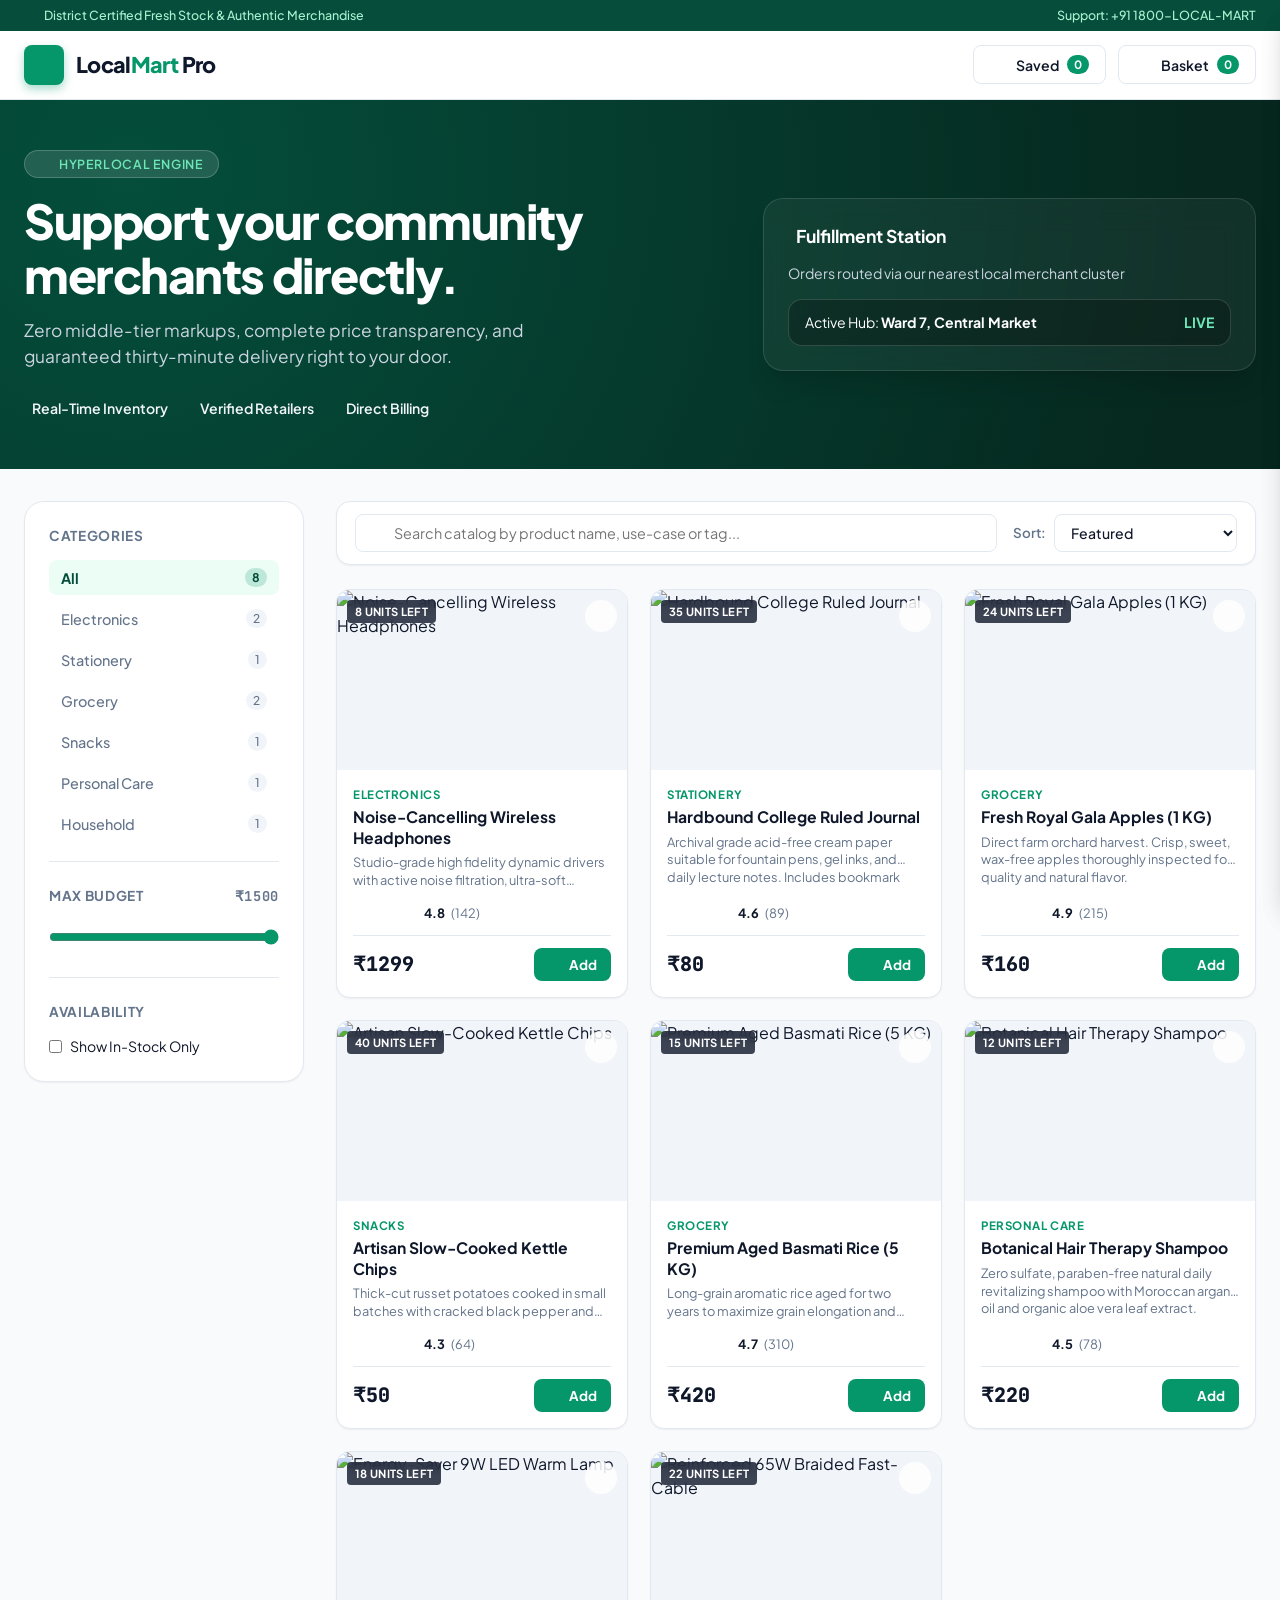
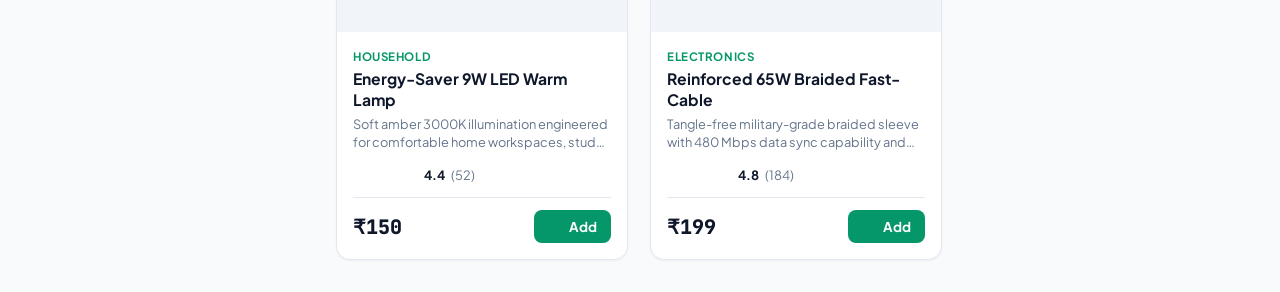
==== index.html @ fc67c2b8 "Rename locale-website.html to index.html" ====
<!DOCTYPE html>
<html lang="en">
<head>
  <meta charset="UTF-8" />
  <meta name="viewport" content="width=device-width, initial-scale=1.0" />
  <title>LocalMart Pro | Hyperlocal Commerce Operating System</title>
  
  <!-- Modern Inter Font & Lucide Icons -->
  <link rel="preconnect" href="https://fonts.googleapis.com">
  <link rel="preconnect" href="https://fonts.gstatic.com" crossorigin>
  <link href="https://fonts.googleapis.com/css2?family=Plus+Jakarta+Sans:wght@400;500;600;700;800&family=JetBrains+Mono:wght@500;600&display=swap" rel="stylesheet">
  <script src="https://unpkg.com/lucide@latest"></script>

  <style>
    :root {
      --primary: #059669;
      --primary-focus: #10b981;
      --primary-dark: #064e3b;
      --primary-light: #ecfdf5;
      --accent: #f59e0b;
      --danger: #ef4444;
      --bg: #f8fafc;
      --surface: #ffffff;
      --surface-subtle: #f1f5f9;
      --border: #e2e8f0;
      --border-focus: #94a3b8;
      --text-main: #0f172a;
      --text-muted: #64748b;
      --radius-sm: 8px;
      --radius-md: 14px;
      --radius-lg: 20px;
      --shadow-sm: 0 1px 2px rgba(0,0,0,0.05);
      --shadow-md: 0 4px 6px -1px rgba(0,0,0,0.07), 0 2px 4px -2px rgba(0,0,0,0.05);
      --shadow-xl: 0 20px 25px -5px rgba(0,0,0,0.1), 0 8px 10px -6px rgba(0,0,0,0.08);
      --transition: all 0.2s cubic-bezier(0.4, 0, 0.2, 1);
    }

    * {
      box-sizing: border-box;
      margin: 0;
      padding: 0;
      font-family: 'Plus Jakarta Sans', -apple-system, sans-serif;
    }

    body {
      background-color: var(--bg);
      color: var(--text-main);
      line-height: 1.5;
      overflow-x: hidden;
    }

    /* Top Banner Utility */
    .top-strip {
      background: var(--primary-dark);
      color: #a7f3d0;
      font-size: 0.78rem;
      padding: 6px 24px;
      display: flex;
      justify-content: space-between;
      align-items: center;
      font-weight: 500;
    }

    .top-strip span { display: inline-flex; align-items: center; gap: 6px; }

    /* Main Navigation Bar */
    header {
      background: var(--surface);
      border-bottom: 1px solid var(--border);
      position: sticky;
      top: 0;
      z-index: 50;
      backdrop-filter: blur(8px);
    }

    .nav-container {
      max-width: 1380px;
      margin: 0 auto;
      padding: 14px 24px;
      display: flex;
      justify-content: space-between;
      align-items: center;
      gap: 20px;
    }

    .brand-group {
      display: flex;
      align-items: center;
      gap: 12px;
      cursor: pointer;
    }

    .brand-icon {
      background: var(--primary);
      color: #fff;
      width: 40px;
      height: 40px;
      border-radius: var(--radius-sm);
      display: flex;
      align-items: center;
      justify-content: center;
      box-shadow: 0 4px 10px rgba(5, 150, 105, 0.35);
    }

    .brand-title {
      font-size: 1.35rem;
      font-weight: 800;
      color: var(--text-main);
      letter-spacing: -0.03em;
    }

    .brand-title span { color: var(--primary); }

    .nav-actions {
      display: flex;
      align-items: center;
      gap: 12px;
    }

    .btn-action {
      background: var(--surface);
      border: 1px solid var(--border);
      padding: 9px 16px;
      border-radius: var(--radius-sm);
      display: flex;
      align-items: center;
      gap: 8px;
      cursor: pointer;
      font-weight: 600;
      font-size: 0.88rem;
      color: var(--text-main);
      transition: var(--transition);
      position: relative;
    }

    .btn-action:hover {
      background: var(--surface-subtle);
      border-color: var(--border-focus);
    }

    .badge-counter {
      background: var(--primary);
      color: white;
      font-size: 0.72rem;
      font-weight: 700;
      padding: 2px 7px;
      border-radius: 999px;
    }

    /* Hero Section */
    .hero {
      background: radial-gradient(circle at 10% 20%, rgb(4, 78, 59) 0%, rgb(6, 40, 31) 90.2%);
      color: #fff;
      padding: 50px 24px;
      position: relative;
      overflow: hidden;
    }

    .hero-container {
      max-width: 1380px;
      margin: 0 auto;
      display: grid;
      grid-template-columns: 1.4fr 1fr;
      align-items: center;
      gap: 48px;
      position: relative;
      z-index: 2;
    }

    .hero-tag {
      display: inline-flex;
      align-items: center;
      gap: 6px;
      background: rgba(255, 255, 255, 0.12);
      border: 1px solid rgba(255, 255, 255, 0.2);
      padding: 4px 14px;
      border-radius: 999px;
      font-size: 0.78rem;
      font-weight: 600;
      text-transform: uppercase;
      letter-spacing: 0.05em;
      margin-bottom: 16px;
      color: #6ee7b7;
    }

    .hero h1 {
      font-size: 3rem;
      font-weight: 800;
      line-height: 1.12;
      letter-spacing: -0.03em;
      margin-bottom: 16px;
    }

    .hero p {
      font-size: 1.08rem;
      color: #cbd5e1;
      margin-bottom: 28px;
      max-width: 580px;
    }

    .hero-features {
      display: flex;
      gap: 24px;
    }

    .feature-item {
      display: flex;
      align-items: center;
      gap: 8px;
      font-size: 0.88rem;
      font-weight: 600;
      color: #f1f5f9;
    }

    .hero-card {
      background: rgba(255, 255, 255, 0.05);
      border: 1px solid rgba(255, 255, 255, 0.12);
      padding: 24px;
      border-radius: var(--radius-lg);
      backdrop-filter: blur(16px);
      box-shadow: var(--shadow-xl);
    }

    .hero-card h3 {
      font-size: 1.1rem;
      margin-bottom: 14px;
      display: flex;
      align-items: center;
      gap: 8px;
    }

    .geo-selector {
      background: rgba(0, 0, 0, 0.25);
      border: 1px solid rgba(255, 255, 255, 0.15);
      padding: 12px 16px;
      border-radius: var(--radius-md);
      display: flex;
      justify-content: space-between;
      align-items: center;
      font-size: 0.88rem;
    }

    /* Layout Catalog Setup */
    .app-workspace {
      max-width: 1380px;
      margin: 32px auto;
      padding: 0 24px;
      display: grid;
      grid-template-columns: 280px 1fr;
      gap: 32px;
      align-items: start;
    }

    /* Sidebar Filters */
    .filter-panel {
      background: var(--surface);
      border: 1px solid var(--border);
      border-radius: var(--radius-lg);
      padding: 24px;
      position: sticky;
      top: 90px;
      box-shadow: var(--shadow-sm);
    }

    .filter-section {
      margin-bottom: 24px;
      padding-bottom: 20px;
      border-bottom: 1px solid var(--border);
    }

    .filter-section:last-child {
      border-bottom: none;
      margin-bottom: 0;
      padding-bottom: 0;
    }

    .filter-title {
      font-size: 0.85rem;
      text-transform: uppercase;
      font-weight: 700;
      letter-spacing: 0.05em;
      color: var(--text-muted);
      margin-bottom: 14px;
      display: flex;
      justify-content: space-between;
    }

    .category-list {
      display: flex;
      flex-direction: column;
      gap: 6px;
    }

    .category-item {
      padding: 8px 12px;
      border-radius: var(--radius-sm);
      font-size: 0.9rem;
      cursor: pointer;
      display: flex;
      justify-content: space-between;
      align-items: center;
      font-weight: 500;
      color: var(--text-muted);
      background: transparent;
      border: none;
      text-align: left;
      transition: var(--transition);
    }

    .category-item:hover, .category-item.active {
      background: var(--primary-light);
      color: var(--primary-dark);
      font-weight: 700;
    }

    .category-count {
      font-size: 0.75rem;
      background: var(--surface-subtle);
      padding: 2px 7px;
      border-radius: 999px;
    }

    .category-item.active .category-count {
      background: rgba(5, 150, 105, 0.2);
    }

    .range-wrap {
      padding: 6px 0;
    }

    .range-wrap input[type="range"] {
      width: 100%;
      accent-color: var(--primary);
    }

    /* Content Area */
    .controls-bar {
      background: var(--surface);
      border: 1px solid var(--border);
      border-radius: var(--radius-md);
      padding: 12px 18px;
      display: flex;
      flex-wrap: wrap;
      justify-content: space-between;
      align-items: center;
      gap: 16px;
      margin-bottom: 24px;
      box-shadow: var(--shadow-sm);
    }

    .search-input-box {
      position: relative;
      flex: 1 1 300px;
    }

    .search-input-box i {
      position: absolute;
      left: 12px;
      top: 50%;
      transform: translateY(-50%);
      color: var(--text-muted);
      width: 18px;
      height: 18px;
    }

    .search-input-box input {
      width: 100%;
      padding: 9px 12px 9px 38px;
      border: 1px solid var(--border);
      border-radius: var(--radius-sm);
      font-size: 0.9rem;
      outline: none;
      transition: var(--transition);
    }

    .search-input-box input:focus {
      border-color: var(--primary);
      box-shadow: 0 0 0 3px rgba(16, 185, 129, 0.15);
    }

    .sort-control {
      display: flex;
      align-items: center;
      gap: 8px;
    }

    .sort-control select {
      padding: 8px 12px;
      border: 1px solid var(--border);
      border-radius: var(--radius-sm);
      font-size: 0.88rem;
      font-weight: 500;
      color: var(--text-main);
      background: var(--surface);
      cursor: pointer;
      outline: none;
    }

    /* Grid & Cards */
    .product-grid {
      display: grid;
      grid-template-columns: repeat(auto-fill, minmax(250px, 1fr));
      gap: 22px;
    }

    .product-card {
      background: var(--surface);
      border: 1px solid var(--border);
      border-radius: var(--radius-md);
      overflow: hidden;
      display: flex;
      flex-direction: column;
      box-shadow: var(--shadow-sm);
      transition: var(--transition);
      position: relative;
    }

    .product-card:hover {
      transform: translateY(-4px);
      box-shadow: var(--shadow-md);
      border-color: #cbd5e1;
    }

    .card-thumb {
      position: relative;
      height: 180px;
      background: var(--surface-subtle);
      overflow: hidden;
      cursor: pointer;
    }

    .card-thumb img {
      width: 100%;
      height: 100%;
      object-fit: cover;
      transition: transform 0.4s ease;
    }

    .product-card:hover .card-thumb img {
      transform: scale(1.05);
    }

    .badge-stock {
      position: absolute;
      top: 10px;
      left: 10px;
      background: rgba(15, 23, 42, 0.8);
      backdrop-filter: blur(4px);
      color: #fff;
      font-size: 0.7rem;
      padding: 3px 8px;
      border-radius: 4px;
      font-weight: 700;
      text-transform: uppercase;
      letter-spacing: 0.03em;
    }

    .btn-wishlist {
      position: absolute;
      top: 10px;
      right: 10px;
      background: rgba(255, 255, 255, 0.85);
      border: none;
      width: 32px;
      height: 32px;
      border-radius: 50%;
      display: flex;
      align-items: center;
      justify-content: center;
      cursor: pointer;
      transition: var(--transition);
      color: var(--text-muted);
    }

    .btn-wishlist.active {
      color: var(--danger);
      background: #fff;
    }

    .card-body {
      padding: 16px;
      display: flex;
      flex-direction: column;
      flex: 1;
    }

    .category-tag {
      font-size: 0.72rem;
      color: var(--primary);
      font-weight: 700;
      text-transform: uppercase;
      letter-spacing: 0.05em;
      margin-bottom: 4px;
    }

    .item-name {
      font-size: 0.98rem;
      font-weight: 700;
      color: var(--text-main);
      margin-bottom: 6px;
      cursor: pointer;
      line-height: 1.3;
    }

    .item-desc {
      font-size: 0.8rem;
      color: var(--text-muted);
      line-height: 1.4;
      margin-bottom: 14px;
      display: -webkit-box;
      -webkit-line-clamp: 2;
      -webkit-box-orient: vertical;
      overflow: hidden;
      flex: 1;
    }

    .rating-row {
      display: flex;
      align-items: center;
      gap: 6px;
      font-size: 0.8rem;
      margin-bottom: 12px;
    }

    .stars {
      color: var(--accent);
      display: flex;
    }

    .card-footer {
      display: flex;
      justify-content: space-between;
      align-items: center;
      padding-top: 12px;
      border-top: 1px solid var(--border);
    }

    .item-price {
      font-size: 1.25rem;
      font-weight: 800;
      color: var(--text-main);
      font-family: 'JetBrains Mono', monospace;
    }

    .btn-cart-add {
      background: var(--primary);
      color: white;
      border: none;
      padding: 8px 14px;
      border-radius: var(--radius-sm);
      font-size: 0.84rem;
      font-weight: 700;
      cursor: pointer;
      display: flex;
      align-items: center;
      gap: 6px;
      transition: var(--transition);
    }

    .btn-cart-add:hover {
      background: var(--primary-focus);
    }

    /* Slide-out Drawer */
    .drawer-overlay {
      position: fixed;
      inset: 0;
      background: rgba(15, 23, 42, 0.45);
      backdrop-filter: blur(4px);
      z-index: 100;
      opacity: 0;
      pointer-events: none;
      transition: opacity 0.3s ease;
    }

    .drawer-overlay.active {
      opacity: 1;
      pointer-events: auto;
    }

    .drawer {
      position: fixed;
      right: 0;
      top: 0;
      height: 100%;
      width: 100%;
      max-width: 440px;
      background: var(--surface);
      z-index: 101;
      transform: translateX(100%);
      transition: transform 0.3s cubic-bezier(0.16, 1, 0.3, 1);
      display: flex;
      flex-direction: column;
      box-shadow: var(--shadow-xl);
    }

    .drawer.active {
      transform: translateX(0);
    }

    .drawer-head {
      padding: 18px 24px;
      border-bottom: 1px solid var(--border);
      display: flex;
      justify-content: space-between;
      align-items: center;
    }

    .drawer-head h3 {
      font-size: 1.15rem;
      font-weight: 700;
    }

    .btn-close {
      background: none;
      border: none;
      cursor: pointer;
      color: var(--text-muted);
      display: flex;
    }

    .drawer-body {
      flex: 1;
      overflow-y: auto;
      padding: 20px 24px;
      display: flex;
      flex-direction: column;
      gap: 16px;
    }

    .cart-row {
      display: flex;
      gap: 14px;
      align-items: center;
      padding-bottom: 14px;
      border-bottom: 1px solid var(--border);
    }

    .cart-row img {
      width: 60px;
      height: 60px;
      border-radius: var(--radius-sm);
      object-fit: cover;
    }

    .cart-info {
      flex: 1;
    }

    .cart-title {
      font-weight: 700;
      font-size: 0.88rem;
    }

    .cart-unit-price {
      font-size: 0.82rem;
      color: var(--primary);
      font-family: 'JetBrains Mono', monospace;
    }

    .qty-stepper {
      display: inline-flex;
      align-items: center;
      border: 1px solid var(--border);
      border-radius: 6px;
      margin-top: 6px;
    }

    .qty-stepper button {
      background: none;
      border: none;
      padding: 3px 8px;
      cursor: pointer;
      font-weight: 700;
    }

    .qty-stepper span {
      font-size: 0.82rem;
      padding: 0 8px;
      font-weight: 600;
    }

    .drawer-foot {
      padding: 20px 24px;
      border-top: 1px solid var(--border);
      background: var(--surface-subtle);
    }

    .calc-row {
      display: flex;
      justify-content: space-between;
      font-size: 0.88rem;
      color: var(--text-muted);
      margin-bottom: 6px;
    }

    .calc-row.total {
      font-size: 1.2rem;
      font-weight: 800;
      color: var(--text-main);
      padding-top: 10px;
      margin-top: 8px;
      border-top: 1px dashed var(--border-focus);
    }

    .btn-checkout {
      width: 100%;
      background: var(--primary);
      color: white;
      border: none;
      padding: 14px;
      border-radius: var(--radius-sm);
      font-size: 0.95rem;
      font-weight: 700;
      cursor: pointer;
      display: flex;
      align-items: center;
      justify-content: center;
      gap: 8px;
      margin-top: 14px;
      transition: var(--transition);
    }

    .btn-checkout:hover {
      background: var(--primary-focus);
    }

    /* Modal System */
    .modal-overlay {
      position: fixed;
      inset: 0;
      background: rgba(15, 23, 42, 0.6);
      backdrop-filter: blur(4px);
      z-index: 120;
      display: none;
      align-items: center;
      justify-content: center;
      padding: 20px;
    }

    .modal-overlay.active { display: flex; }

    .modal-window {
      background: var(--surface);
      border-radius: var(--radius-lg);
      max-width: 680px;
      width: 100%;
      max-height: 90vh;
      overflow-y: auto;
      box-shadow: var(--shadow-xl);
      animation: zoomIn 0.2s cubic-bezier(0.16, 1, 0.3, 1);
    }

    @keyframes zoomIn {
      from { transform: scale(0.95); opacity: 0; }
      to { transform: scale(1); opacity: 1; }
    }

    /* Toast Notifications */
    .toast-container {
      position: fixed;
      bottom: 24px;
      right: 24px;
      z-index: 200;
      display: flex;
      flex-direction: column;
      gap: 8px;
    }

    .toast-msg {
      background: #0f172a;
      color: white;
      padding: 12px 18px;
      border-radius: var(--radius-sm);
      font-size: 0.88rem;
      display: flex;
      align-items: center;
      gap: 10px;
      box-shadow: var(--shadow-xl);
      animation: slideUp 0.25s ease;
    }

    @keyframes slideUp {
      from { transform: translateY(20px); opacity: 0; }
      to { transform: translateY(0); opacity: 1; }
    }

    /* Responsive */
    @media (max-width: 992px) {
      .app-workspace { grid-template-columns: 1fr; }
      .filter-panel { position: static; }
      .hero-container { grid-template-columns: 1fr; }
    }
  </style>
</head>

<body>

  <!-- Announcement Bar -->
  <div class="top-strip">
    <span><i data-lucide="shield-check" style="width: 14px; height: 14px;"></i> District Certified Fresh Stock & Authentic Merchandise</span>
    <span><i data-lucide="phone-call" style="width: 14px; height: 14px;"></i> Support: +91 1800-LOCAL-MART</span>
  </div>

  <!-- Header -->
  <header>
    <div class="nav-container">
      <div class="brand-group" onclick="resetFilters()">
        <div class="brand-icon">
          <i data-lucide="store"></i>
        </div>
        <div class="brand-title">Local<span>Mart</span> Pro</div>
      </div>

      <div class="nav-actions">
        <button class="btn-action" onclick="toggleDrawer('wishlist')">
          <i data-lucide="heart" style="width: 18px; height: 18px;"></i>
          <span>Saved</span>
          <span class="badge-counter" id="wishlistCount">0</span>
        </button>

        <button class="btn-action" onclick="toggleDrawer('cart')">
          <i data-lucide="shopping-bag" style="width: 18px; height: 18px;"></i>
          <span>Basket</span>
          <span class="badge-counter" id="cartCount">0</span>
        </button>
      </div>
    </div>
  </header>

  <!-- Hero Banner -->
  <section class="hero">
    <div class="hero-container">
      <div>
        <div class="hero-tag">
          <i data-lucide="zap" style="width: 14px; height: 14px;"></i> Hyperlocal Engine
        </div>
        <h1>Support your community merchants directly.</h1>
        <p>Zero middle-tier markups, complete price transparency, and guaranteed thirty-minute delivery right to your door.</p>
        <div class="hero-features">
          <div class="feature-item"><i data-lucide="check-circle" style="color: #34d399;"></i> Real-Time Inventory</div>
          <div class="feature-item"><i data-lucide="check-circle" style="color: #34d399;"></i> Verified Retailers</div>
          <div class="feature-item"><i data-lucide="check-circle" style="color: #34d399;"></i> Direct Billing</div>
        </div>
      </div>

      <div class="hero-card">
        <h3><i data-lucide="map-pin" style="color: #34d399;"></i> Fulfillment Station</h3>
        <p style="font-size: 0.88rem; color: #cbd5e1; margin-bottom: 14px;">Orders routed via our nearest local merchant cluster</p>
        <div class="geo-selector">
          <span>Active Hub: <strong>Ward 7, Central Market</strong></span>
          <span style="color: #6ee7b7; font-weight: 700;">LIVE</span>
        </div>
      </div>
    </div>
  </section>

  <!-- App Workspace -->
  <div class="app-workspace">

    <!-- Left Controls Panel -->
    <aside class="filter-panel">
      <div class="filter-section">
        <div class="filter-title">
          <span>Categories</span>
          <i data-lucide="layers" style="width: 16px; height: 16px;"></i>
        </div>
        <div class="category-list" id="categoryNav">
          <!-- Populated by JavaScript -->
        </div>
      </div>

      <div class="filter-section">
        <div class="filter-title">
          <span>Max Budget</span>
          <span id="priceVal" style="font-family: 'JetBrains Mono';">₹1500</span>
        </div>
        <div class="range-wrap">
          <input type="range" id="priceRange" min="50" max="1500" step="25" value="1500" oninput="handleFilterChange()">
        </div>
      </div>

      <div class="filter-section">
        <div class="filter-title">Availability</div>
        <label style="font-size: 0.88rem; display: flex; align-items: center; gap: 8px; cursor: pointer;">
          <input type="checkbox" id="inStockOnly" onchange="handleFilterChange()">
          <span>Show In-Stock Only</span>
        </label>
      </div>
    </aside>

    <!-- Center Product Stream -->
    <main>
      <div class="controls-bar">
        <div class="search-input-box">
          <i data-lucide="search"></i>
          <input type="text" id="termSearch" placeholder="Search catalog by product name, use-case or tag..." oninput="handleFilterChange()">
        </div>

        <div class="sort-control">
          <label style="font-size: 0.84rem; color: var(--text-muted); font-weight: 600;">Sort:</label>
          <select id="sortField" onchange="handleFilterChange()">
            <option value="default">Featured</option>
            <option value="price-low">Price: Low to High</option>
            <option value="price-high">Price: High to Low</option>
            <option value="rating">Top Customer Rated</option>
          </select>
        </div>
      </div>

      <div class="product-grid" id="grid">
        <!-- Rendered by JavaScript -->
      </div>
    </main>

  </div>

  <!-- Cart Slide-out Drawer -->
  <div class="drawer-overlay" id="cartOverlay" onclick="toggleDrawer('cart', false)"></div>
  <aside class="drawer" id="cartDrawer">
    <div class="drawer-head">
      <h3>Shopping Basket (<span id="cartCountHead">0</span>)</h3>
      <button class="btn-close" onclick="toggleDrawer('cart', false)"><i data-lucide="x"></i></button>
    </div>
    <div class="drawer-body" id="cartRows">
      <!-- Injected by JavaScript -->
    </div>
    <div class="drawer-foot">
      <div class="calc-row">
        <span>Cart Items Subtotal</span>
        <span id="subtotalVal">₹0</span>
      </div>
      <div class="calc-row">
        <span>Packaging & Platform Fee</span>
        <span>₹15</span>
      </div>
      <div class="calc-row">
        <span>Local Courier Dispatch</span>
        <span id="shippingVal">₹35</span>
      </div>
      <div class="calc-row total">
        <span>Total Payable</span>
        <span id="grandTotalVal">₹0</span>
      </div>
      <button class="btn-checkout" onclick="openOrderModal()">
        <span>Complete Instant Order</span>
        <i data-lucide="arrow-right" style="width: 18px; height: 18px;"></i>
      </button>
    </div>
  </aside>

  <!-- Wishlist Slide-out Drawer -->
  <div class="drawer-overlay" id="wishlistOverlay" onclick="toggleDrawer('wishlist', false)"></div>
  <aside class="drawer" id="wishlistDrawer">
    <div class="drawer-head">
      <h3>Saved Items (<span id="wishlistCountHead">0</span>)</h3>
      <button class="btn-close" onclick="toggleDrawer('wishlist', false)"><i data-lucide="x"></i></button>
    </div>
    <div class="drawer-body" id="wishlistRows">
      <!-- Injected by JS -->
    </div>
  </aside>

  <!-- Product Detail Modal -->
  <div class="modal-overlay" id="detailModal" onclick="closeOnOutside(event, 'detailModal')">
    <div class="modal-window">
      <div id="detailContent">
        <!-- Injected by JS -->
      </div>
    </div>
  </div>

  <!-- Order Placement Modal -->
  <div class="modal-overlay" id="orderModal" onclick="closeOnOutside(event, 'orderModal')">
    <div class="modal-window" style="padding: 32px; text-align: center; max-width: 480px;">
      <div style="background: var(--primary-light); width: 64px; height: 64px; border-radius: 50%; display: flex; align-items: center; justify-content: center; margin: 0 auto 16px; color: var(--primary);">
        <i data-lucide="badge-check" style="width: 36px; height: 36px;"></i>
      </div>
      <h2 style="font-size: 1.4rem; font-weight: 800; margin-bottom: 8px;">Order Dispatched!</h2>
      <p style="color: var(--text-muted); font-size: 0.92rem; margin-bottom: 20px;">
        Fulfillment slip <strong id="orderSlipCode"></strong> was transmitted directly to merchant terminals.
      </p>
      <div style="background: var(--surface-subtle); padding: 16px; border-radius: var(--radius-sm); margin-bottom: 24px; text-align: left; font-size: 0.85rem;">
        <div style="display: flex; justify-content: space-between; margin-bottom: 6px;">
          <span>Fulfillment Node:</span>
          <strong>LocalMart Ward #7 Hub</strong>
        </div>
        <div style="display: flex; justify-content: space-between;">
          <span>ETA Window:</span>
          <strong>20 - 30 Minutes</strong>
        </div>
      </div>
      <button class="btn-checkout" style="margin: 0;" onclick="completeOrder()">Back to Shop</button>
    </div>
  </div>

  <!-- Toast Container -->
  <div class="toast-container" id="toasts"></div>

  <script>
    // Comprehensive Product Master Database
    const INVENTORY = [
      { id: 1, name: "Noise-Cancelling Wireless Headphones", category: "Electronics", price: 1299, rating: 4.8, reviews: 142, stock: 8, img: "https://images.unsplash.com/photo-1505740420928-5e560c06d30e?w=600", desc: "Studio-grade high fidelity dynamic drivers with active noise filtration, ultra-soft memory ear-cups, and USB Type-C rapid charging.", tag: "Tech" },
      { id: 2, name: "Hardbound College Ruled Journal", category: "Stationery", price: 80, rating: 4.6, reviews: 89, stock: 35, img: "https://images.unsplash.com/photo-1544947950-fa07a98d237f?w=600", desc: "Archival grade acid-free cream paper suitable for fountain pens, gel inks, and daily lecture notes. Includes bookmark ribbon.", tag: "Supplies" },
      { id: 3, name: "Fresh Royal Gala Apples (1 KG)", category: "Grocery", price: 160, rating: 4.9, reviews: 215, stock: 24, img: "https://images.unsplash.com/photo-1560806887-1e4cd0b6cbd6?w=600", desc: "Direct farm orchard harvest. Crisp, sweet, wax-free apples thoroughly inspected for quality and natural flavor.", tag: "Organic" },
      { id: 4, name: "Artisan Slow-Cooked Kettle Chips", category: "Snacks", price: 50, rating: 4.3, reviews: 64, stock: 40, img: "https://images.unsplash.com/photo-1566478989037-eec170784d0b?w=600", desc: "Thick-cut russet potatoes cooked in small batches with cracked black pepper and Himalayan pink salt crystal seasoning.", tag: "Pantry" },
      { id: 5, name: "Premium Aged Basmati Rice (5 KG)", category: "Grocery", price: 420, rating: 4.7, reviews: 310, stock: 15, img: "https://images.unsplash.com/photo-1586201375761-83865001e31c?w=600", desc: "Long-grain aromatic rice aged for two years to maximize grain elongation and delicate fluffy texture for authentic meals.", tag: "Pantry" },
      { id: 6, name: "Botanical Hair Therapy Shampoo", category: "Personal Care", price: 220, rating: 4.5, reviews: 78, stock: 12, img: "https://images.unsplash.com/photo-1535585209827-a15fcdbc4c2d?w=600", desc: "Zero sulfate, paraben-free natural daily revitalizing shampoo with Moroccan argan oil and organic aloe vera leaf extract.", tag: "Wellness" },
      { id: 7, name: "Energy-Saver 9W LED Warm Lamp", category: "Household", price: 150, rating: 4.4, reviews: 52, stock: 18, img: "https://images.unsplash.com/photo-1543163521-1bf539c55dd2?w=600", desc: "Soft amber 3000K illumination engineered for comfortable home workspaces, study desks, and energy-conserving overheads.", tag: "Home" },
      { id: 8, name: "Reinforced 65W Braided Fast-Cable", category: "Electronics", price: 199, rating: 4.8, reviews: 184, stock: 22, img: "https://images.unsplash.com/photo-1612815154858-60aa4c59eaa6?w=600", desc: "Tangle-free military-grade braided sleeve with 480 Mbps data sync capability and support for multi-device PD quick chargers.", tag: "Tech" }
    ];

    // Reactive State
    let cart = JSON.parse(localStorage.getItem('lm_cart')) || {};
    let wishlist = JSON.parse(localStorage.getItem('lm_wishlist')) || [];
    let selectedCategory = "All";

    // Initialize UI
    function init() {
      renderCategoryMenu();
      handleFilterChange();
      syncBadgeCounts();
      lucide.createIcons();
    }

    function renderCategoryMenu() {
      const categories = ["All", ...new Set(INVENTORY.map(i => i.category))];
      const nav = document.getElementById("categoryNav");
      nav.innerHTML = categories.map(cat => {
        const count = cat === "All" ? INVENTORY.length : INVENTORY.filter(i => i.category === cat).length;
        return `
          <button class="category-item ${cat === selectedCategory ? 'active' : ''}" onclick="selectCategory('${cat}')">
            <span>${cat}</span>
            <span class="category-count">${count}</span>
          </button>
        `;
      }).join("");
    }

    function selectCategory(cat) {
      selectedCategory = cat;
      renderCategoryMenu();
      handleFilterChange();
    }

    function resetFilters() {
      selectedCategory = "All";
      document.getElementById("termSearch").value = "";
      document.getElementById("priceRange").value = 1500;
      document.getElementById("inStockOnly").checked = false;
      document.getElementById("sortField").value = "default";
      renderCategoryMenu();
      handleFilterChange();
    }

    // Filtering, Searching and Sorting Engine
    function handleFilterChange() {
      const term = document.getElementById("termSearch").value.toLowerCase().trim();
      const maxPrice = parseFloat(document.getElementById("priceRange").value);
      const stockOnly = document.getElementById("inStockOnly").checked;
      const sortBy = document.getElementById("sortField").value;

      document.getElementById("priceVal").innerText = `₹${maxPrice}`;

      let matches = INVENTORY.filter(item => {
        const catMatch = selectedCategory === "All" || item.category === selectedCategory;
        const priceMatch = item.price <= maxPrice;
        const termMatch = item.name.toLowerCase().includes(term) || item.desc.toLowerCase().includes(term) || item.category.toLowerCase().includes(term);
        const stockMatch = stockOnly ? item.stock > 0 : true;
        return catMatch && priceMatch && termMatch && stockMatch;
      });

      if (sortBy === "price-low") matches.sort((a, b) => a.price - b.price);
      if (sortBy === "price-high") matches.sort((a, b) => b.price - a.price);
      if (sortBy === "rating") matches.sort((a, b) => b.rating - a.rating);

      renderCatalog(matches);
    }

    function renderCatalog(items) {
      const grid = document.getElementById("grid");
      if (items.length === 0) {
        grid.innerHTML = `
          <div style="grid-column: 1/-1; text-align: center; padding: 60px; background: white; border-radius: var(--radius-md); border: 1px solid var(--border);">
            <i data-lucide="package-search" style="width: 48px; height: 48px; color: var(--text-muted); margin-bottom: 12px;"></i>
            <h3 style="font-size: 1.1rem; font-weight: 700;">No Matching Stock Found</h3>
            <p style="font-size: 0.88rem; color: var(--text-muted); margin-top: 4px;">Try loosening your budget slider or clearing the search box.</p>
          </div>
        `;
        lucide.createIcons();
        return;
      }

      grid.innerHTML = items.map(item => {
        const isWish = wishlist.includes(item.id);
        return `
          <div class="product-card">
            <div class="card-thumb">
              <span class="badge-stock">${item.stock} Units Left</span>
              <button class="btn-wishlist ${isWish ? 'active' : ''}" onclick="toggleWishlistItem(${item.id})">
                <i data-lucide="heart" style="width: 16px; height: 16px; ${isWish ? 'fill: currentColor;' : ''}"></i>
              </button>
              <img src="${item.img}" alt="${item.name}" onclick="openProductDetail(${item.id})">
            </div>
            <div class="card-body">
              <div class="category-tag">${item.category}</div>
              <div class="item-name" onclick="openProductDetail(${item.id})">${item.name}</div>
              <div class="item-desc">${item.desc}</div>
              <div class="rating-row">
                <div class="stars">
                  ${Array(5).fill(0).map((_, i) => `<i data-lucide="star" style="width: 13px; height: 13px; fill: ${i < Math.floor(item.rating) ? 'currentColor' : 'none'};"></i>`).join("")}
                </div>
                <span style="font-weight: 700;">${item.rating}</span>
                <span style="color: var(--text-muted);">(${item.reviews})</span>
              </div>
              <div class="card-footer">
                <div class="item-price">₹${item.price}</div>
                <button class="btn-cart-add" onclick="modifyCart(${item.id}, 1)">
                  <i data-lucide="plus" style="width: 15px; height: 15px;"></i> Add
                </button>
              </div>
            </div>
          </div>
        `;
      }).join("");

      lucide.createIcons();
    }

    // Cart Operations
    function modifyCart(id, qtyDelta) {
      if (!cart[id]) cart[id] = 0;
      cart[id] += qtyDelta;

      if (cart[id] <= 0) delete cart[id];

      persistData();
      renderCartDrawer();
      syncBadgeCounts();

      if (qtyDelta > 0) {
        const item = INVENTORY.find(i => i.id === id);
        notify(`${item.name} added to cart`);
      }
    }

    function renderCartDrawer() {
      const container = document.getElementById("cartRows");
      const ids = Object.keys(cart);

      if (ids.length === 0) {
        container.innerHTML = `
          <div style="text-align: center; margin: auto; color: var(--text-muted);">
            <i data-lucide="shopping-basket" style="width: 48px; height: 48px; color: #cbd5e1; margin-bottom: 12px;"></i>
            <h4 style="font-weight: 700;">Your Basket is Empty</h4>
            <p style="font-size: 0.85rem;">Local neighborhood goodies await addition.</p>
          </div>
        `;
        document.getElementById("subtotalVal").innerText = "₹0";
        document.getElementById("grandTotalVal").innerText = "₹0";
        lucide.createIcons();
        return;
      }

      let subtotal = 0;

      container.innerHTML = ids.map(id => {
        const item = INVENTORY.find(i => i.id === parseInt(id));
        const qty = cart[id];
        const lineTotal = item.price * qty;
        subtotal += lineTotal;

        return `
          <div class="cart-row">
            <img src="${item.img}" alt="${item.name}">
            <div class="cart-info">
              <div class="cart-title">${item.name}</div>
              <div class="cart-unit-price">₹${item.price} each</div>
              <div class="qty-stepper">
                <button onclick="modifyCart(${item.id}, -1)">-</button>
                <span>${qty}</span>
                <button onclick="modifyCart(${item.id}, 1)">+</button>
              </div>
            </div>
            <div style="text-align: right;">
              <div style="font-weight: 800; font-family: 'JetBrains Mono';">₹${lineTotal}</div>
              <button style="border:none; background:none; color: var(--danger); cursor:pointer; margin-top:4px;" onclick="modifyCart(${item.id}, -${qty})">
                <i data-lucide="trash-2" style="width: 16px; height: 16px;"></i>
              </button>
            </div>
          </div>
        `;
      }).join("");

      const shipping = 35;
      const packaging = 15;
      document.getElementById("subtotalVal").innerText = `₹${subtotal}`;
      document.getElementById("grandTotalVal").innerText = `₹${subtotal + shipping + packaging}`;

      lucide.createIcons();
    }

    // Wishlist Operations
    function toggleWishlistItem(id) {
      if (wishlist.includes(id)) {
        wishlist = wishlist.filter(item => item !== id);
        notify("Removed from saved items");
      } else {
        wishlist.push(id);
        notify("Saved to your wishlist");
      }
      persistData();
      syncBadgeCounts();
      handleFilterChange();
      renderWishlistDrawer();
    }

    function renderWishlistDrawer() {
      const container = document.getElementById("wishlistRows");
      if (wishlist.length === 0) {
        container.innerHTML = `
          <div style="text-align: center; margin: auto; color: var(--text-muted);">
            <i data-lucide="heart" style="width: 48px; height: 48px; color: #cbd5e1; margin-bottom: 12px;"></i>
            <h4 style="font-weight: 700;">No items saved</h4>
            <p style="font-size: 0.85rem;">Bookmark your favorites for quick checkout later.</p>
          </div>
        `;
        lucide.createIcons();
        return;
      }

      container.innerHTML = wishlist.map(id => {
        const item = INVENTORY.find(i => i.id === id);
        return `
          <div class="cart-row">
            <img src="${item.img}" alt="${item.name}">
            <div class="cart-info">
              <div class="cart-title">${item.name}</div>
              <div class="cart-unit-price">₹${item.price}</div>
              <button class="btn-cart-add" style="margin-top: 8px; padding: 4px 10px; font-size: 0.75rem;" onclick="modifyCart(${item.id}, 1); toggleWishlistItem(${item.id});">
                Move to Basket
              </button>
            </div>
            <button style="border:none; background:none; color: var(--danger); cursor:pointer;" onclick="toggleWishlistItem(${item.id})">
              <i data-lucide="trash-2" style="width: 16px; height: 16px;"></i>
            </button>
          </div>
        `;
      }).join("");

      lucide.createIcons();
    }

    // Product Inspection Modal
    function openProductDetail(id) {
      const item = INVENTORY.find(i => i.id === id);
      const isWish = wishlist.includes(item.id);

      document.getElementById("detailContent").innerHTML = `
        <div style="display: grid; grid-template-columns: 1fr 1fr; gap: 24px; padding: 24px;">
          <div>
            <img src="${item.img}" style="width: 100%; border-radius: var(--radius-md); object-fit: cover; max-height: 320px;">
          </div>
          <div>
            <div style="display:flex; justify-content:space-between; align-items:flex-start;">
              <span class="category-tag">${item.category}</span>
              <button class="btn-close" onclick="closeModal('detailModal')"><i data-lucide="x"></i></button>
            </div>
            <h2 style="font-size: 1.4rem; font-weight: 800; margin: 6px 0 10px;">${item.name}</h2>
            <div class="rating-row">
              <span style="color: var(--accent); display:flex;"><i data-lucide="star" style="width: 14px; height: 14px; fill: currentColor;"></i></span>
              <strong>${item.rating}</strong>
              <span style="color: var(--text-muted);">• ${item.reviews} verified orders</span>
            </div>
            <p style="font-size: 0.88rem; color: var(--text-muted); line-height: 1.6; margin-bottom: 20px;">${item.desc}</p>
            <div style="font-size: 1.8rem; font-weight: 800; font-family: 'JetBrains Mono'; margin-bottom: 20px;">₹${item.price}</div>
            
            <div style="display:flex; gap: 10px;">
              <button class="btn-checkout" style="margin:0; flex:1;" onclick="modifyCart(${item.id}, 1); closeModal('detailModal');">
                <i data-lucide="shopping-bag" style="width: 16px; height: 16px;"></i> Add to Cart
              </button>
              <button class="btn-action" onclick="toggleWishlistItem(${item.id}); openProductDetail(${item.id});">
                <i data-lucide="heart" style="width: 16px; height: 16px; ${isWish ? 'color: var(--danger); fill: currentColor;' : ''}"></i>
              </button>
            </div>
          </div>
        </div>
      `;

      document.getElementById("detailModal").classList.add("active");
      lucide.createIcons();
    }

    // Modal & Drawer Helpers
    function toggleDrawer(name, state) {
      const drawer = document.getElementById(`${name}Drawer`);
      const overlay = document.getElementById(`${name}Overlay`);
      const open = state !== undefined ? state : !drawer.classList.contains("active");

      drawer.classList.toggle("active", open);
      overlay.classList.toggle("active", open);

      if (name === "cart") renderCartDrawer();
      if (name === "wishlist") renderWishlistDrawer();
    }

    function closeModal(id) {
      document.getElementById(id).classList.remove("active");
    }

    function closeOnOutside(e, id) {
      if (e.target.id === id) closeModal(id);
    }

    function openOrderModal() {
      if (Object.keys(cart).length === 0) {
        notify("Your cart is empty!");
        return;
      }
      toggleDrawer('cart', false);
      document.getElementById("orderSlipCode").innerText = `#LM-${Math.floor(100000 + Math.random() * 900000)}`;
      document.getElementById("orderModal").classList.add("active");
      lucide.createIcons();
    }

    function completeOrder() {
      cart = {};
      persistData();
      syncBadgeCounts();
      closeModal("orderModal");
      notify("Order successfully booked!");
    }

    function syncBadgeCounts() {
      const totalCart = Object.values(cart).reduce((a, b) => a + b, 0);
      document.getElementById("cartCount").innerText = totalCart;
      document.getElementById("cartCountHead").innerText = totalCart;
      document.getElementById("wishlistCount").innerText = wishlist.length;
      document.getElementById("wishlistCountHead").innerText = wishlist.length;
    }

    function persistData() {
      localStorage.setItem('lm_cart', JSON.stringify(cart));
      localStorage.setItem('lm_wishlist', JSON.stringify(wishlist));
    }

    function notify(message) {
      const container = document.getElementById("toasts");
      const toast = document.createElement("div");
      toast.className = "toast-msg";
      toast.innerHTML = `<i data-lucide="check" style="width: 16px; height: 16px; color: #34d399;"></i> <span>${message}</span>`;
      container.appendChild(toast);
      lucide.createIcons();

      setTimeout(() => {
        toast.style.opacity = "0";
        setTimeout(() => toast.remove(), 200);
      }, 2500);
    }

    window.addEventListener("DOMContentLoaded", init);
  </script>
</body>
</html>
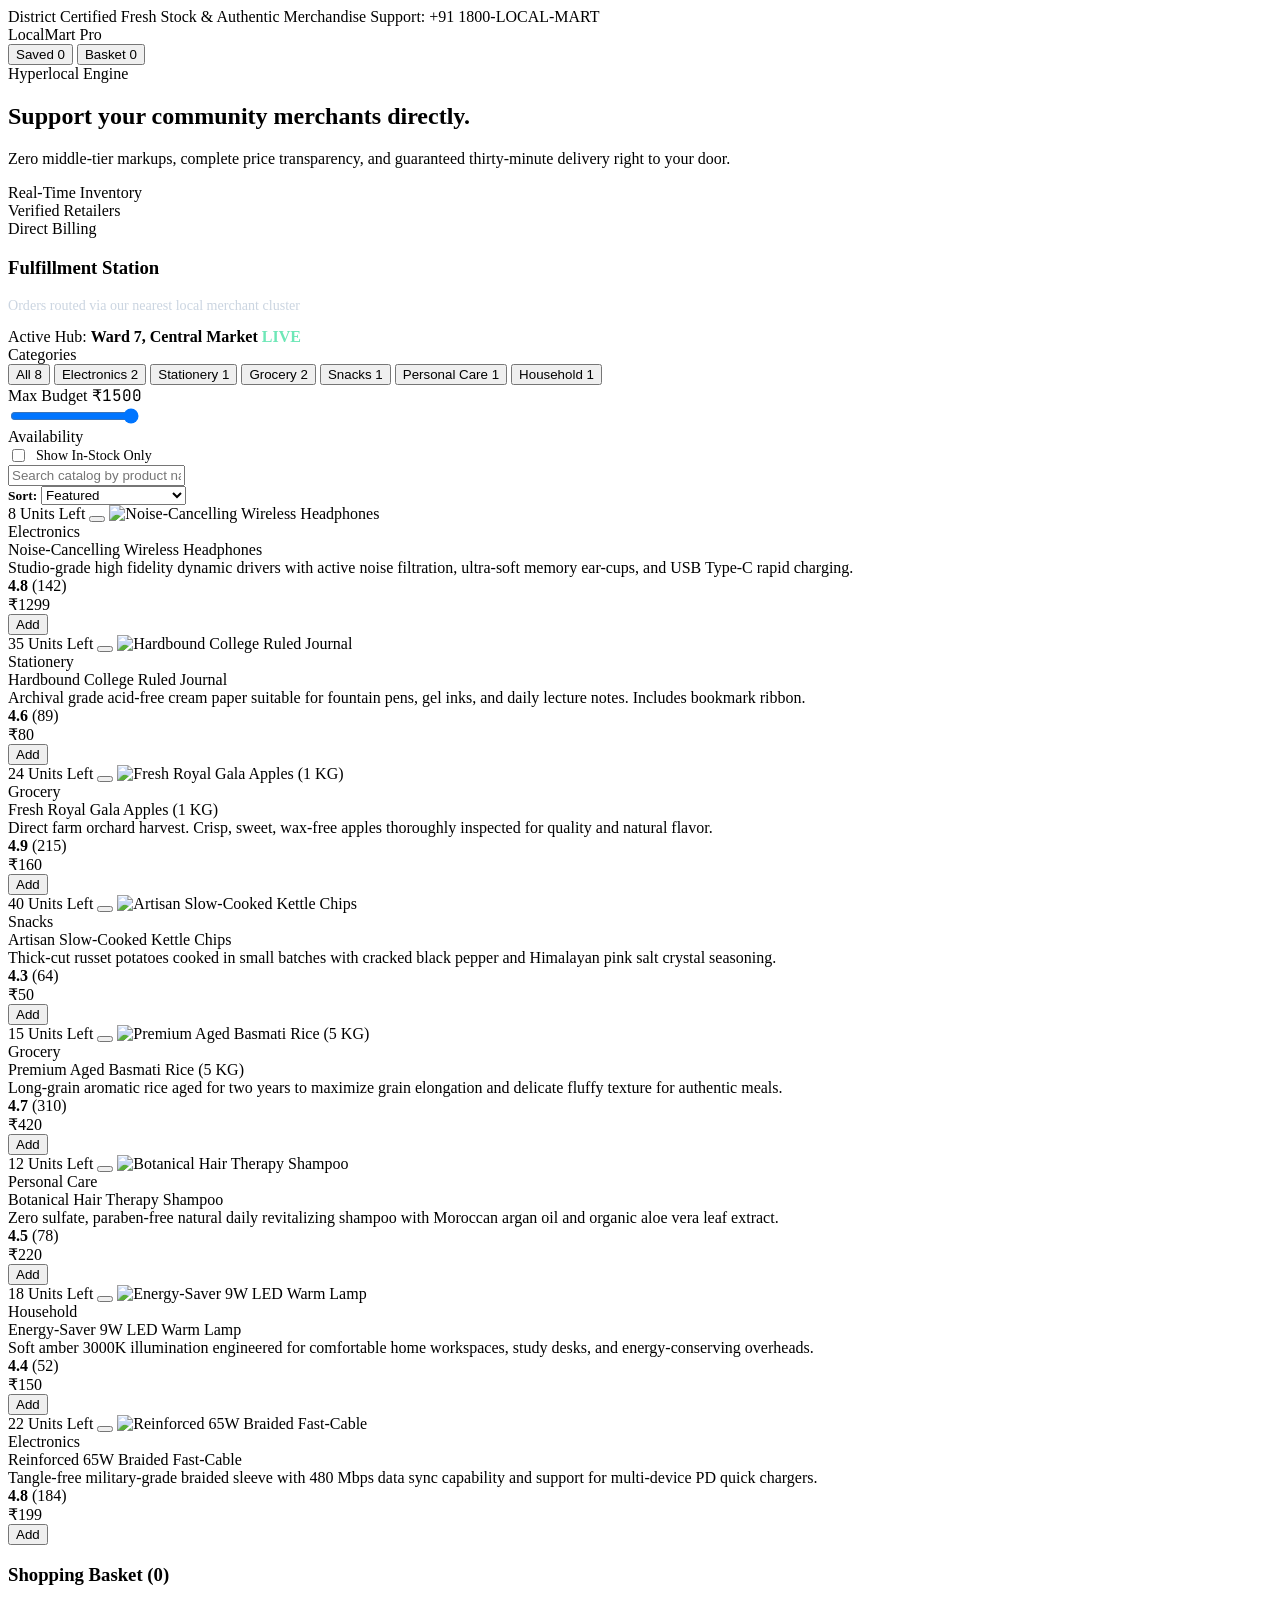
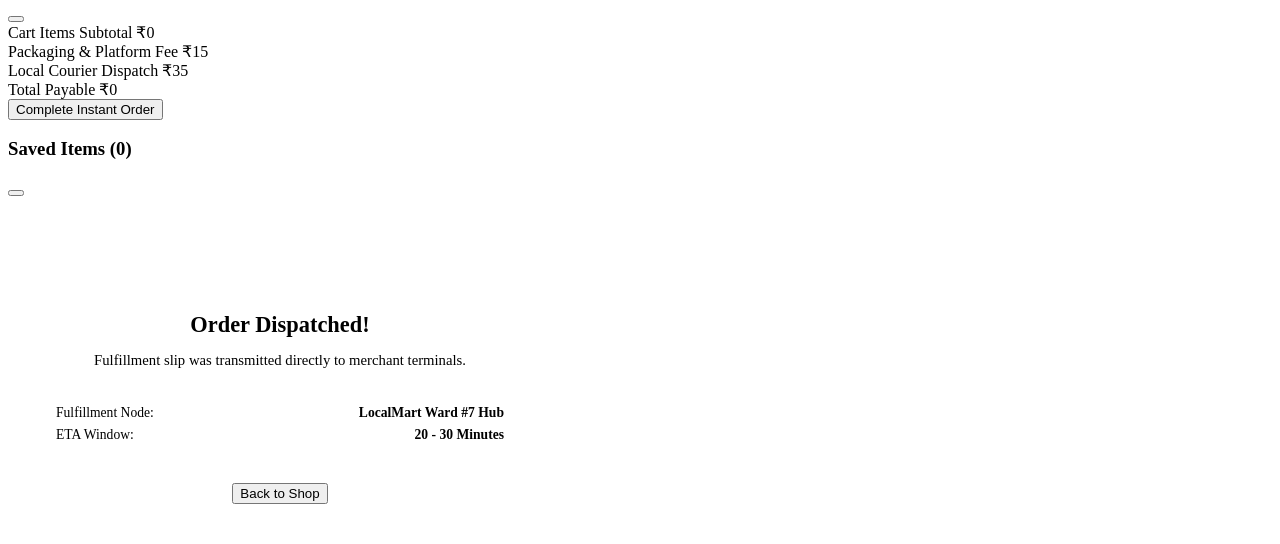
==== commit 04d97e27: "Update index.html" ====
--- a/index.html
+++ b/index.html
@@ -6,792 +6,13 @@
   <title>LocalMart Pro | Hyperlocal Commerce Operating System</title>
   
   <!-- Modern Inter Font & Lucide Icons -->
+  <link rel="stylesheet" href+"style.css">
   <link rel="preconnect" href="https://fonts.googleapis.com">
   <link rel="preconnect" href="https://fonts.gstatic.com" crossorigin>
   <link href="https://fonts.googleapis.com/css2?family=Plus+Jakarta+Sans:wght@400;500;600;700;800&family=JetBrains+Mono:wght@500;600&display=swap" rel="stylesheet">
   <script src="https://unpkg.com/lucide@latest"></script>
 
-  <style>
-    :root {
-      --primary: #059669;
-      --primary-focus: #10b981;
-      --primary-dark: #064e3b;
-      --primary-light: #ecfdf5;
-      --accent: #f59e0b;
-      --danger: #ef4444;
-      --bg: #f8fafc;
-      --surface: #ffffff;
-      --surface-subtle: #f1f5f9;
-      --border: #e2e8f0;
-      --border-focus: #94a3b8;
-      --text-main: #0f172a;
-      --text-muted: #64748b;
-      --radius-sm: 8px;
-      --radius-md: 14px;
-      --radius-lg: 20px;
-      --shadow-sm: 0 1px 2px rgba(0,0,0,0.05);
-      --shadow-md: 0 4px 6px -1px rgba(0,0,0,0.07), 0 2px 4px -2px rgba(0,0,0,0.05);
-      --shadow-xl: 0 20px 25px -5px rgba(0,0,0,0.1), 0 8px 10px -6px rgba(0,0,0,0.08);
-      --transition: all 0.2s cubic-bezier(0.4, 0, 0.2, 1);
-    }
-
-    * {
-      box-sizing: border-box;
-      margin: 0;
-      padding: 0;
-      font-family: 'Plus Jakarta Sans', -apple-system, sans-serif;
-    }
-
-    body {
-      background-color: var(--bg);
-      color: var(--text-main);
-      line-height: 1.5;
-      overflow-x: hidden;
-    }
-
-    /* Top Banner Utility */
-    .top-strip {
-      background: var(--primary-dark);
-      color: #a7f3d0;
-      font-size: 0.78rem;
-      padding: 6px 24px;
-      display: flex;
-      justify-content: space-between;
-      align-items: center;
-      font-weight: 500;
-    }
-
-    .top-strip span { display: inline-flex; align-items: center; gap: 6px; }
-
-    /* Main Navigation Bar */
-    header {
-      background: var(--surface);
-      border-bottom: 1px solid var(--border);
-      position: sticky;
-      top: 0;
-      z-index: 50;
-      backdrop-filter: blur(8px);
-    }
-
-    .nav-container {
-      max-width: 1380px;
-      margin: 0 auto;
-      padding: 14px 24px;
-      display: flex;
-      justify-content: space-between;
-      align-items: center;
-      gap: 20px;
-    }
-
-    .brand-group {
-      display: flex;
-      align-items: center;
-      gap: 12px;
-      cursor: pointer;
-    }
-
-    .brand-icon {
-      background: var(--primary);
-      color: #fff;
-      width: 40px;
-      height: 40px;
-      border-radius: var(--radius-sm);
-      display: flex;
-      align-items: center;
-      justify-content: center;
-      box-shadow: 0 4px 10px rgba(5, 150, 105, 0.35);
-    }
-
-    .brand-title {
-      font-size: 1.35rem;
-      font-weight: 800;
-      color: var(--text-main);
-      letter-spacing: -0.03em;
-    }
-
-    .brand-title span { color: var(--primary); }
-
-    .nav-actions {
-      display: flex;
-      align-items: center;
-      gap: 12px;
-    }
-
-    .btn-action {
-      background: var(--surface);
-      border: 1px solid var(--border);
-      padding: 9px 16px;
-      border-radius: var(--radius-sm);
-      display: flex;
-      align-items: center;
-      gap: 8px;
-      cursor: pointer;
-      font-weight: 600;
-      font-size: 0.88rem;
-      color: var(--text-main);
-      transition: var(--transition);
-      position: relative;
-    }
-
-    .btn-action:hover {
-      background: var(--surface-subtle);
-      border-color: var(--border-focus);
-    }
-
-    .badge-counter {
-      background: var(--primary);
-      color: white;
-      font-size: 0.72rem;
-      font-weight: 700;
-      padding: 2px 7px;
-      border-radius: 999px;
-    }
-
-    /* Hero Section */
-    .hero {
-      background: radial-gradient(circle at 10% 20%, rgb(4, 78, 59) 0%, rgb(6, 40, 31) 90.2%);
-      color: #fff;
-      padding: 50px 24px;
-      position: relative;
-      overflow: hidden;
-    }
-
-    .hero-container {
-      max-width: 1380px;
-      margin: 0 auto;
-      display: grid;
-      grid-template-columns: 1.4fr 1fr;
-      align-items: center;
-      gap: 48px;
-      position: relative;
-      z-index: 2;
-    }
-
-    .hero-tag {
-      display: inline-flex;
-      align-items: center;
-      gap: 6px;
-      background: rgba(255, 255, 255, 0.12);
-      border: 1px solid rgba(255, 255, 255, 0.2);
-      padding: 4px 14px;
-      border-radius: 999px;
-      font-size: 0.78rem;
-      font-weight: 600;
-      text-transform: uppercase;
-      letter-spacing: 0.05em;
-      margin-bottom: 16px;
-      color: #6ee7b7;
-    }
-
-    .hero h1 {
-      font-size: 3rem;
-      font-weight: 800;
-      line-height: 1.12;
-      letter-spacing: -0.03em;
-      margin-bottom: 16px;
-    }
-
-    .hero p {
-      font-size: 1.08rem;
-      color: #cbd5e1;
-      margin-bottom: 28px;
-      max-width: 580px;
-    }
-
-    .hero-features {
-      display: flex;
-      gap: 24px;
-    }
-
-    .feature-item {
-      display: flex;
-      align-items: center;
-      gap: 8px;
-      font-size: 0.88rem;
-      font-weight: 600;
-      color: #f1f5f9;
-    }
-
-    .hero-card {
-      background: rgba(255, 255, 255, 0.05);
-      border: 1px solid rgba(255, 255, 255, 0.12);
-      padding: 24px;
-      border-radius: var(--radius-lg);
-      backdrop-filter: blur(16px);
-      box-shadow: var(--shadow-xl);
-    }
-
-    .hero-card h3 {
-      font-size: 1.1rem;
-      margin-bottom: 14px;
-      display: flex;
-      align-items: center;
-      gap: 8px;
-    }
-
-    .geo-selector {
-      background: rgba(0, 0, 0, 0.25);
-      border: 1px solid rgba(255, 255, 255, 0.15);
-      padding: 12px 16px;
-      border-radius: var(--radius-md);
-      display: flex;
-      justify-content: space-between;
-      align-items: center;
-      font-size: 0.88rem;
-    }
-
-    /* Layout Catalog Setup */
-    .app-workspace {
-      max-width: 1380px;
-      margin: 32px auto;
-      padding: 0 24px;
-      display: grid;
-      grid-template-columns: 280px 1fr;
-      gap: 32px;
-      align-items: start;
-    }
-
-    /* Sidebar Filters */
-    .filter-panel {
-      background: var(--surface);
-      border: 1px solid var(--border);
-      border-radius: var(--radius-lg);
-      padding: 24px;
-      position: sticky;
-      top: 90px;
-      box-shadow: var(--shadow-sm);
-    }
-
-    .filter-section {
-      margin-bottom: 24px;
-      padding-bottom: 20px;
-      border-bottom: 1px solid var(--border);
-    }
-
-    .filter-section:last-child {
-      border-bottom: none;
-      margin-bottom: 0;
-      padding-bottom: 0;
-    }
-
-    .filter-title {
-      font-size: 0.85rem;
-      text-transform: uppercase;
-      font-weight: 700;
-      letter-spacing: 0.05em;
-      color: var(--text-muted);
-      margin-bottom: 14px;
-      display: flex;
-      justify-content: space-between;
-    }
-
-    .category-list {
-      display: flex;
-      flex-direction: column;
-      gap: 6px;
-    }
-
-    .category-item {
-      padding: 8px 12px;
-      border-radius: var(--radius-sm);
-      font-size: 0.9rem;
-      cursor: pointer;
-      display: flex;
-      justify-content: space-between;
-      align-items: center;
-      font-weight: 500;
-      color: var(--text-muted);
-      background: transparent;
-      border: none;
-      text-align: left;
-      transition: var(--transition);
-    }
-
-    .category-item:hover, .category-item.active {
-      background: var(--primary-light);
-      color: var(--primary-dark);
-      font-weight: 700;
-    }
-
-    .category-count {
-      font-size: 0.75rem;
-      background: var(--surface-subtle);
-      padding: 2px 7px;
-      border-radius: 999px;
-    }
-
-    .category-item.active .category-count {
-      background: rgba(5, 150, 105, 0.2);
-    }
-
-    .range-wrap {
-      padding: 6px 0;
-    }
-
-    .range-wrap input[type="range"] {
-      width: 100%;
-      accent-color: var(--primary);
-    }
-
-    /* Content Area */
-    .controls-bar {
-      background: var(--surface);
-      border: 1px solid var(--border);
-      border-radius: var(--radius-md);
-      padding: 12px 18px;
-      display: flex;
-      flex-wrap: wrap;
-      justify-content: space-between;
-      align-items: center;
-      gap: 16px;
-      margin-bottom: 24px;
-      box-shadow: var(--shadow-sm);
-    }
-
-    .search-input-box {
-      position: relative;
-      flex: 1 1 300px;
-    }
-
-    .search-input-box i {
-      position: absolute;
-      left: 12px;
-      top: 50%;
-      transform: translateY(-50%);
-      color: var(--text-muted);
-      width: 18px;
-      height: 18px;
-    }
-
-    .search-input-box input {
-      width: 100%;
-      padding: 9px 12px 9px 38px;
-      border: 1px solid var(--border);
-      border-radius: var(--radius-sm);
-      font-size: 0.9rem;
-      outline: none;
-      transition: var(--transition);
-    }
-
-    .search-input-box input:focus {
-      border-color: var(--primary);
-      box-shadow: 0 0 0 3px rgba(16, 185, 129, 0.15);
-    }
-
-    .sort-control {
-      display: flex;
-      align-items: center;
-      gap: 8px;
-    }
-
-    .sort-control select {
-      padding: 8px 12px;
-      border: 1px solid var(--border);
-      border-radius: var(--radius-sm);
-      font-size: 0.88rem;
-      font-weight: 500;
-      color: var(--text-main);
-      background: var(--surface);
-      cursor: pointer;
-      outline: none;
-    }
-
-    /* Grid & Cards */
-    .product-grid {
-      display: grid;
-      grid-template-columns: repeat(auto-fill, minmax(250px, 1fr));
-      gap: 22px;
-    }
-
-    .product-card {
-      background: var(--surface);
-      border: 1px solid var(--border);
-      border-radius: var(--radius-md);
-      overflow: hidden;
-      display: flex;
-      flex-direction: column;
-      box-shadow: var(--shadow-sm);
-      transition: var(--transition);
-      position: relative;
-    }
-
-    .product-card:hover {
-      transform: translateY(-4px);
-      box-shadow: var(--shadow-md);
-      border-color: #cbd5e1;
-    }
-
-    .card-thumb {
-      position: relative;
-      height: 180px;
-      background: var(--surface-subtle);
-      overflow: hidden;
-      cursor: pointer;
-    }
-
-    .card-thumb img {
-      width: 100%;
-      height: 100%;
-      object-fit: cover;
-      transition: transform 0.4s ease;
-    }
-
-    .product-card:hover .card-thumb img {
-      transform: scale(1.05);
-    }
-
-    .badge-stock {
-      position: absolute;
-      top: 10px;
-      left: 10px;
-      background: rgba(15, 23, 42, 0.8);
-      backdrop-filter: blur(4px);
-      color: #fff;
-      font-size: 0.7rem;
-      padding: 3px 8px;
-      border-radius: 4px;
-      font-weight: 700;
-      text-transform: uppercase;
-      letter-spacing: 0.03em;
-    }
-
-    .btn-wishlist {
-      position: absolute;
-      top: 10px;
-      right: 10px;
-      background: rgba(255, 255, 255, 0.85);
-      border: none;
-      width: 32px;
-      height: 32px;
-      border-radius: 50%;
-      display: flex;
-      align-items: center;
-      justify-content: center;
-      cursor: pointer;
-      transition: var(--transition);
-      color: var(--text-muted);
-    }
-
-    .btn-wishlist.active {
-      color: var(--danger);
-      background: #fff;
-    }
-
-    .card-body {
-      padding: 16px;
-      display: flex;
-      flex-direction: column;
-      flex: 1;
-    }
-
-    .category-tag {
-      font-size: 0.72rem;
-      color: var(--primary);
-      font-weight: 700;
-      text-transform: uppercase;
-      letter-spacing: 0.05em;
-      margin-bottom: 4px;
-    }
-
-    .item-name {
-      font-size: 0.98rem;
-      font-weight: 700;
-      color: var(--text-main);
-      margin-bottom: 6px;
-      cursor: pointer;
-      line-height: 1.3;
-    }
-
-    .item-desc {
-      font-size: 0.8rem;
-      color: var(--text-muted);
-      line-height: 1.4;
-      margin-bottom: 14px;
-      display: -webkit-box;
-      -webkit-line-clamp: 2;
-      -webkit-box-orient: vertical;
-      overflow: hidden;
-      flex: 1;
-    }
-
-    .rating-row {
-      display: flex;
-      align-items: center;
-      gap: 6px;
-      font-size: 0.8rem;
-      margin-bottom: 12px;
-    }
-
-    .stars {
-      color: var(--accent);
-      display: flex;
-    }
-
-    .card-footer {
-      display: flex;
-      justify-content: space-between;
-      align-items: center;
-      padding-top: 12px;
-      border-top: 1px solid var(--border);
-    }
-
-    .item-price {
-      font-size: 1.25rem;
-      font-weight: 800;
-      color: var(--text-main);
-      font-family: 'JetBrains Mono', monospace;
-    }
-
-    .btn-cart-add {
-      background: var(--primary);
-      color: white;
-      border: none;
-      padding: 8px 14px;
-      border-radius: var(--radius-sm);
-      font-size: 0.84rem;
-      font-weight: 700;
-      cursor: pointer;
-      display: flex;
-      align-items: center;
-      gap: 6px;
-      transition: var(--transition);
-    }
-
-    .btn-cart-add:hover {
-      background: var(--primary-focus);
-    }
-
-    /* Slide-out Drawer */
-    .drawer-overlay {
-      position: fixed;
-      inset: 0;
-      background: rgba(15, 23, 42, 0.45);
-      backdrop-filter: blur(4px);
-      z-index: 100;
-      opacity: 0;
-      pointer-events: none;
-      transition: opacity 0.3s ease;
-    }
-
-    .drawer-overlay.active {
-      opacity: 1;
-      pointer-events: auto;
-    }
-
-    .drawer {
-      position: fixed;
-      right: 0;
-      top: 0;
-      height: 100%;
-      width: 100%;
-      max-width: 440px;
-      background: var(--surface);
-      z-index: 101;
-      transform: translateX(100%);
-      transition: transform 0.3s cubic-bezier(0.16, 1, 0.3, 1);
-      display: flex;
-      flex-direction: column;
-      box-shadow: var(--shadow-xl);
-    }
-
-    .drawer.active {
-      transform: translateX(0);
-    }
-
-    .drawer-head {
-      padding: 18px 24px;
-      border-bottom: 1px solid var(--border);
-      display: flex;
-      justify-content: space-between;
-      align-items: center;
-    }
-
-    .drawer-head h3 {
-      font-size: 1.15rem;
-      font-weight: 700;
-    }
-
-    .btn-close {
-      background: none;
-      border: none;
-      cursor: pointer;
-      color: var(--text-muted);
-      display: flex;
-    }
-
-    .drawer-body {
-      flex: 1;
-      overflow-y: auto;
-      padding: 20px 24px;
-      display: flex;
-      flex-direction: column;
-      gap: 16px;
-    }
-
-    .cart-row {
-      display: flex;
-      gap: 14px;
-      align-items: center;
-      padding-bottom: 14px;
-      border-bottom: 1px solid var(--border);
-    }
-
-    .cart-row img {
-      width: 60px;
-      height: 60px;
-      border-radius: var(--radius-sm);
-      object-fit: cover;
-    }
-
-    .cart-info {
-      flex: 1;
-    }
-
-    .cart-title {
-      font-weight: 700;
-      font-size: 0.88rem;
-    }
-
-    .cart-unit-price {
-      font-size: 0.82rem;
-      color: var(--primary);
-      font-family: 'JetBrains Mono', monospace;
-    }
-
-    .qty-stepper {
-      display: inline-flex;
-      align-items: center;
-      border: 1px solid var(--border);
-      border-radius: 6px;
-      margin-top: 6px;
-    }
-
-    .qty-stepper button {
-      background: none;
-      border: none;
-      padding: 3px 8px;
-      cursor: pointer;
-      font-weight: 700;
-    }
-
-    .qty-stepper span {
-      font-size: 0.82rem;
-      padding: 0 8px;
-      font-weight: 600;
-    }
-
-    .drawer-foot {
-      padding: 20px 24px;
-      border-top: 1px solid var(--border);
-      background: var(--surface-subtle);
-    }
-
-    .calc-row {
-      display: flex;
-      justify-content: space-between;
-      font-size: 0.88rem;
-      color: var(--text-muted);
-      margin-bottom: 6px;
-    }
-
-    .calc-row.total {
-      font-size: 1.2rem;
-      font-weight: 800;
-      color: var(--text-main);
-      padding-top: 10px;
-      margin-top: 8px;
-      border-top: 1px dashed var(--border-focus);
-    }
-
-    .btn-checkout {
-      width: 100%;
-      background: var(--primary);
-      color: white;
-      border: none;
-      padding: 14px;
-      border-radius: var(--radius-sm);
-      font-size: 0.95rem;
-      font-weight: 700;
-      cursor: pointer;
-      display: flex;
-      align-items: center;
-      justify-content: center;
-      gap: 8px;
-      margin-top: 14px;
-      transition: var(--transition);
-    }
-
-    .btn-checkout:hover {
-      background: var(--primary-focus);
-    }
-
-    /* Modal System */
-    .modal-overlay {
-      position: fixed;
-      inset: 0;
-      background: rgba(15, 23, 42, 0.6);
-      backdrop-filter: blur(4px);
-      z-index: 120;
-      display: none;
-      align-items: center;
-      justify-content: center;
-      padding: 20px;
-    }
-
-    .modal-overlay.active { display: flex; }
-
-    .modal-window {
-      background: var(--surface);
-      border-radius: var(--radius-lg);
-      max-width: 680px;
-      width: 100%;
-      max-height: 90vh;
-      overflow-y: auto;
-      box-shadow: var(--shadow-xl);
-      animation: zoomIn 0.2s cubic-bezier(0.16, 1, 0.3, 1);
-    }
-
-    @keyframes zoomIn {
-      from { transform: scale(0.95); opacity: 0; }
-      to { transform: scale(1); opacity: 1; }
-    }
-
-    /* Toast Notifications */
-    .toast-container {
-      position: fixed;
-      bottom: 24px;
-      right: 24px;
-      z-index: 200;
-      display: flex;
-      flex-direction: column;
-      gap: 8px;
-    }
-
-    .toast-msg {
-      background: #0f172a;
-      color: white;
-      padding: 12px 18px;
-      border-radius: var(--radius-sm);
-      font-size: 0.88rem;
-      display: flex;
-      align-items: center;
-      gap: 10px;
-      box-shadow: var(--shadow-xl);
-      animation: slideUp 0.25s ease;
-    }
-
-    @keyframes slideUp {
-      from { transform: translateY(20px); opacity: 0; }
-      to { transform: translateY(0); opacity: 1; }
-    }
-
-    /* Responsive */
-    @media (max-width: 992px) {
-      .app-workspace { grid-template-columns: 1fr; }
-      .filter-panel { position: static; }
-      .hero-container { grid-template-columns: 1fr; }
-    }
-  </style>
+
 </head>
 
 <body>
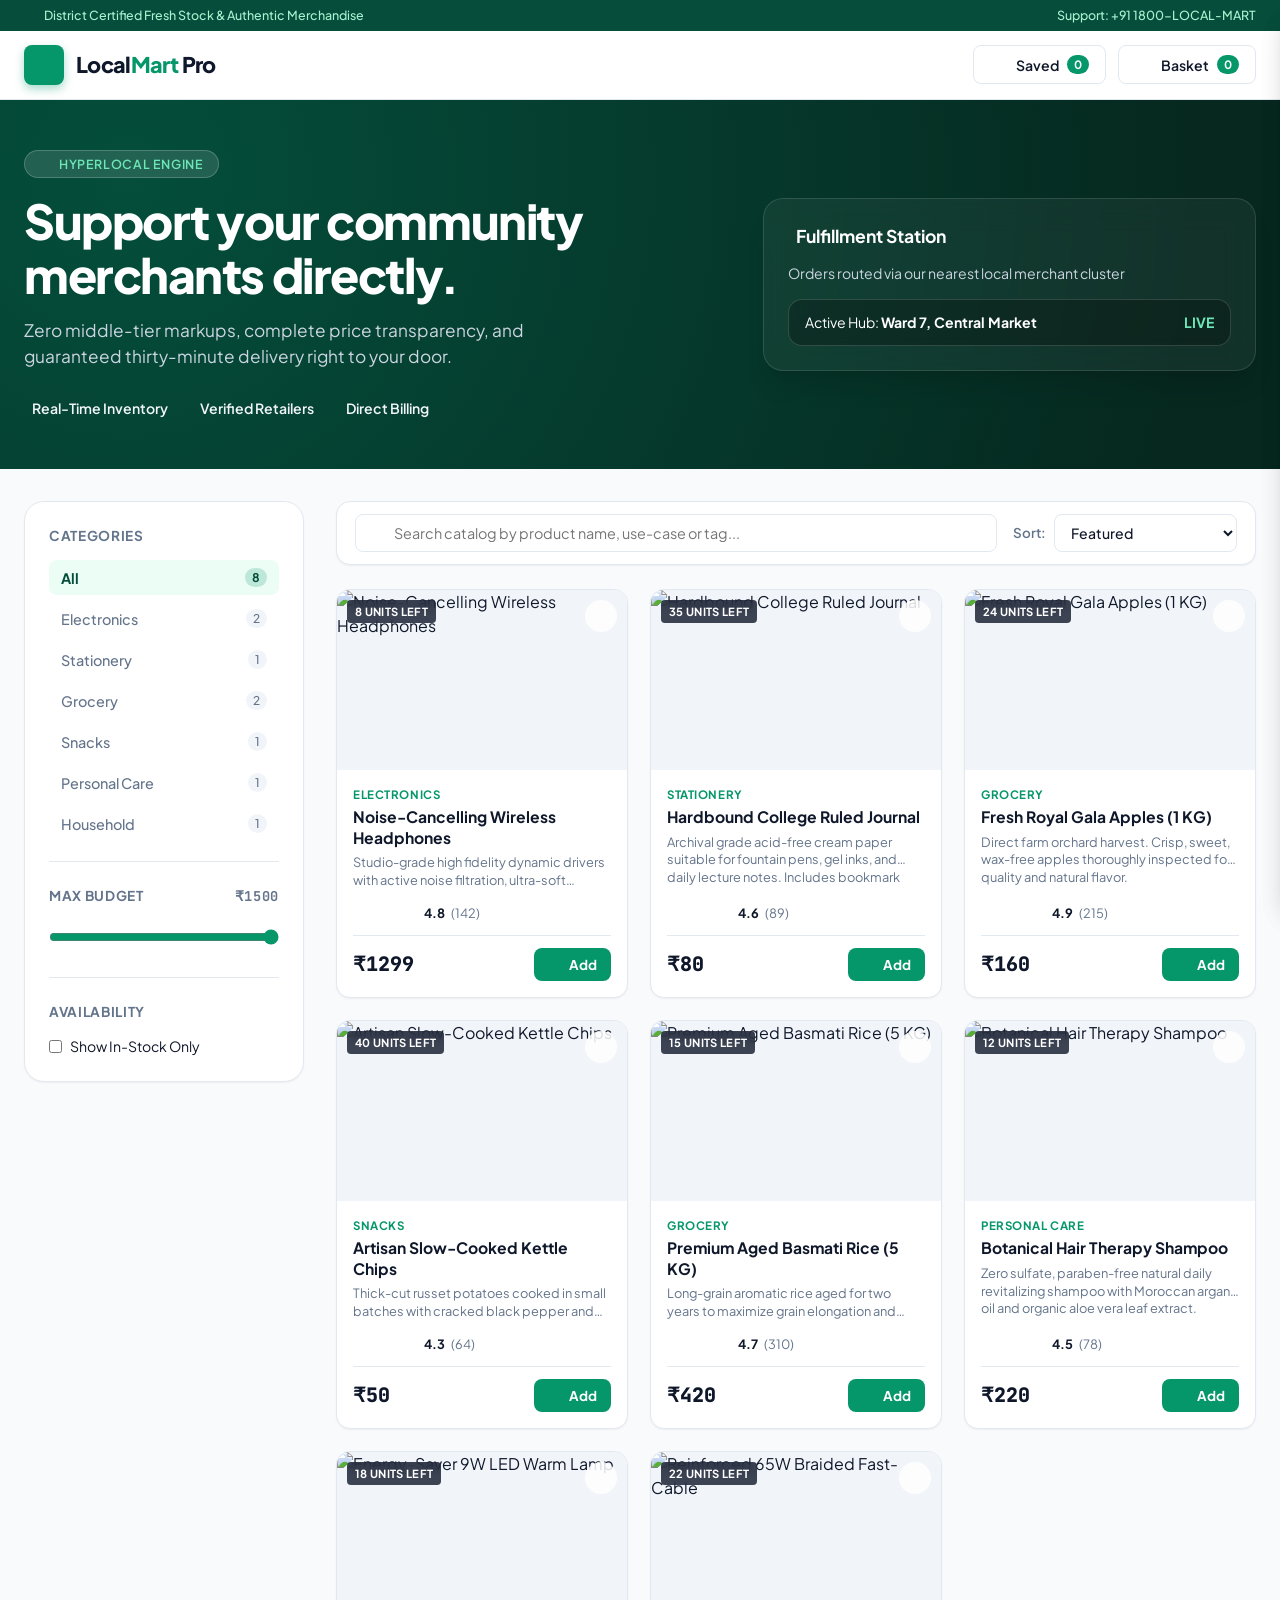
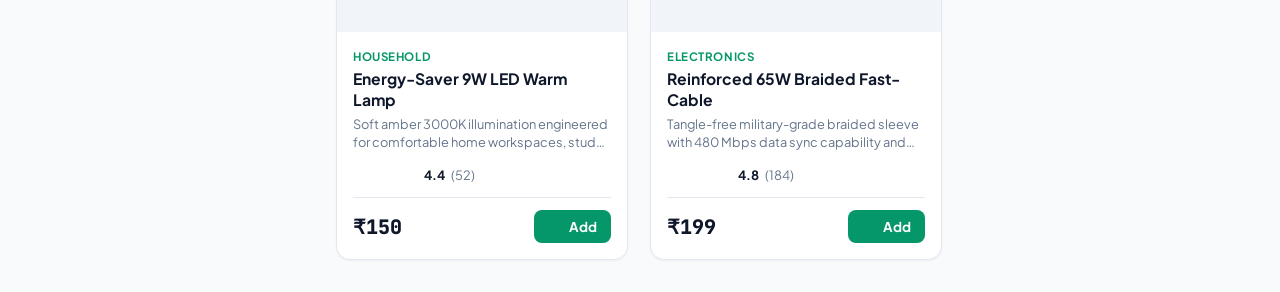
==== commit 524ef3bd: "Update index.html" ====
--- a/index.html
+++ b/index.html
@@ -6,7 +6,7 @@
   <title>LocalMart Pro | Hyperlocal Commerce Operating System</title>
   
   <!-- Modern Inter Font & Lucide Icons -->
-  <link rel="stylesheet" href+"style.css">
+  <link rel="stylesheet" href="style.css">
   <link rel="preconnect" href="https://fonts.googleapis.com">
   <link rel="preconnect" href="https://fonts.gstatic.com" crossorigin>
   <link href="https://fonts.googleapis.com/css2?family=Plus+Jakarta+Sans:wght@400;500;600;700;800&family=JetBrains+Mono:wght@500;600&display=swap" rel="stylesheet">
--- a/style.css
+++ b/style.css
@@ -0,0 +1,781 @@
+
+    :root {
+      --primary: #059669;
+      --primary-focus: #10b981;
+      --primary-dark: #064e3b;
+      --primary-light: #ecfdf5;
+      --accent: #f59e0b;
+      --danger: #ef4444;
+      --bg: #f8fafc;
+      --surface: #ffffff;
+      --surface-subtle: #f1f5f9;
+      --border: #e2e8f0;
+      --border-focus: #94a3b8;
+      --text-main: #0f172a;
+      --text-muted: #64748b;
+      --radius-sm: 8px;
+      --radius-md: 14px;
+      --radius-lg: 20px;
+      --shadow-sm: 0 1px 2px rgba(0,0,0,0.05);
+      --shadow-md: 0 4px 6px -1px rgba(0,0,0,0.07), 0 2px 4px -2px rgba(0,0,0,0.05);
+      --shadow-xl: 0 20px 25px -5px rgba(0,0,0,0.1), 0 8px 10px -6px rgba(0,0,0,0.08);
+      --transition: all 0.2s cubic-bezier(0.4, 0, 0.2, 1);
+    }
+
+    * {
+      box-sizing: border-box;
+      margin: 0;
+      padding: 0;
+      font-family: 'Plus Jakarta Sans', -apple-system, sans-serif;
+    }
+
+    body {
+      background-color: var(--bg);
+      color: var(--text-main);
+      line-height: 1.5;
+      overflow-x: hidden;
+    }
+
+    /* Top Banner Utility */
+    .top-strip {
+      background: var(--primary-dark);
+      color: #a7f3d0;
+      font-size: 0.78rem;
+      padding: 6px 24px;
+      display: flex;
+      justify-content: space-between;
+      align-items: center;
+      font-weight: 500;
+    }
+
+    .top-strip span { display: inline-flex; align-items: center; gap: 6px; }
+
+    /* Main Navigation Bar */
+    header {
+      background: var(--surface);
+      border-bottom: 1px solid var(--border);
+      position: sticky;
+      top: 0;
+      z-index: 50;
+      backdrop-filter: blur(8px);
+    }
+
+    .nav-container {
+      max-width: 1380px;
+      margin: 0 auto;
+      padding: 14px 24px;
+      display: flex;
+      justify-content: space-between;
+      align-items: center;
+      gap: 20px;
+    }
+
+    .brand-group {
+      display: flex;
+      align-items: center;
+      gap: 12px;
+      cursor: pointer;
+    }
+
+    .brand-icon {
+      background: var(--primary);
+      color: #fff;
+      width: 40px;
+      height: 40px;
+      border-radius: var(--radius-sm);
+      display: flex;
+      align-items: center;
+      justify-content: center;
+      box-shadow: 0 4px 10px rgba(5, 150, 105, 0.35);
+    }
+
+    .brand-title {
+      font-size: 1.35rem;
+      font-weight: 800;
+      color: var(--text-main);
+      letter-spacing: -0.03em;
+    }
+
+    .brand-title span { color: var(--primary); }
+
+    .nav-actions {
+      display: flex;
+      align-items: center;
+      gap: 12px;
+    }
+
+    .btn-action {
+      background: var(--surface);
+      border: 1px solid var(--border);
+      padding: 9px 16px;
+      border-radius: var(--radius-sm);
+      display: flex;
+      align-items: center;
+      gap: 8px;
+      cursor: pointer;
+      font-weight: 600;
+      font-size: 0.88rem;
+      color: var(--text-main);
+      transition: var(--transition);
+      position: relative;
+    }
+
+    .btn-action:hover {
+      background: var(--surface-subtle);
+      border-color: var(--border-focus);
+    }
+
+    .badge-counter {
+      background: var(--primary);
+      color: white;
+      font-size: 0.72rem;
+      font-weight: 700;
+      padding: 2px 7px;
+      border-radius: 999px;
+    }
+
+    /* Hero Section */
+    .hero {
+      background: radial-gradient(circle at 10% 20%, rgb(4, 78, 59) 0%, rgb(6, 40, 31) 90.2%);
+      color: #fff;
+      padding: 50px 24px;
+      position: relative;
+      overflow: hidden;
+    }
+
+    .hero-container {
+      max-width: 1380px;
+      margin: 0 auto;
+      display: grid;
+      grid-template-columns: 1.4fr 1fr;
+      align-items: center;
+      gap: 48px;
+      position: relative;
+      z-index: 2;
+    }
+
+    .hero-tag {
+      display: inline-flex;
+      align-items: center;
+      gap: 6px;
+      background: rgba(255, 255, 255, 0.12);
+      border: 1px solid rgba(255, 255, 255, 0.2);
+      padding: 4px 14px;
+      border-radius: 999px;
+      font-size: 0.78rem;
+      font-weight: 600;
+      text-transform: uppercase;
+      letter-spacing: 0.05em;
+      margin-bottom: 16px;
+      color: #6ee7b7;
+    }
+
+    .hero h1 {
+      font-size: 3rem;
+      font-weight: 800;
+      line-height: 1.12;
+      letter-spacing: -0.03em;
+      margin-bottom: 16px;
+    }
+
+    .hero p {
+      font-size: 1.08rem;
+      color: #cbd5e1;
+      margin-bottom: 28px;
+      max-width: 580px;
+    }
+
+    .hero-features {
+      display: flex;
+      gap: 24px;
+    }
+
+    .feature-item {
+      display: flex;
+      align-items: center;
+      gap: 8px;
+      font-size: 0.88rem;
+      font-weight: 600;
+      color: #f1f5f9;
+    }
+
+    .hero-card {
+      background: rgba(255, 255, 255, 0.05);
+      border: 1px solid rgba(255, 255, 255, 0.12);
+      padding: 24px;
+      border-radius: var(--radius-lg);
+      backdrop-filter: blur(16px);
+      box-shadow: var(--shadow-xl);
+    }
+
+    .hero-card h3 {
+      font-size: 1.1rem;
+      margin-bottom: 14px;
+      display: flex;
+      align-items: center;
+      gap: 8px;
+    }
+
+    .geo-selector {
+      background: rgba(0, 0, 0, 0.25);
+      border: 1px solid rgba(255, 255, 255, 0.15);
+      padding: 12px 16px;
+      border-radius: var(--radius-md);
+      display: flex;
+      justify-content: space-between;
+      align-items: center;
+      font-size: 0.88rem;
+    }
+
+    /* Layout Catalog Setup */
+    .app-workspace {
+      max-width: 1380px;
+      margin: 32px auto;
+      padding: 0 24px;
+      display: grid;
+      grid-template-columns: 280px 1fr;
+      gap: 32px;
+      align-items: start;
+    }
+
+    /* Sidebar Filters */
+    .filter-panel {
+      background: var(--surface);
+      border: 1px solid var(--border);
+      border-radius: var(--radius-lg);
+      padding: 24px;
+      position: sticky;
+      top: 90px;
+      box-shadow: var(--shadow-sm);
+    }
+
+    .filter-section {
+      margin-bottom: 24px;
+      padding-bottom: 20px;
+      border-bottom: 1px solid var(--border);
+    }
+
+    .filter-section:last-child {
+      border-bottom: none;
+      margin-bottom: 0;
+      padding-bottom: 0;
+    }
+
+    .filter-title {
+      font-size: 0.85rem;
+      text-transform: uppercase;
+      font-weight: 700;
+      letter-spacing: 0.05em;
+      color: var(--text-muted);
+      margin-bottom: 14px;
+      display: flex;
+      justify-content: space-between;
+    }
+
+    .category-list {
+      display: flex;
+      flex-direction: column;
+      gap: 6px;
+    }
+
+    .category-item {
+      padding: 8px 12px;
+      border-radius: var(--radius-sm);
+      font-size: 0.9rem;
+      cursor: pointer;
+      display: flex;
+      justify-content: space-between;
+      align-items: center;
+      font-weight: 500;
+      color: var(--text-muted);
+      background: transparent;
+      border: none;
+      text-align: left;
+      transition: var(--transition);
+    }
+
+    .category-item:hover, .category-item.active {
+      background: var(--primary-light);
+      color: var(--primary-dark);
+      font-weight: 700;
+    }
+
+    .category-count {
+      font-size: 0.75rem;
+      background: var(--surface-subtle);
+      padding: 2px 7px;
+      border-radius: 999px;
+    }
+
+    .category-item.active .category-count {
+      background: rgba(5, 150, 105, 0.2);
+    }
+
+    .range-wrap {
+      padding: 6px 0;
+    }
+
+    .range-wrap input[type="range"] {
+      width: 100%;
+      accent-color: var(--primary);
+    }
+
+    /* Content Area */
+    .controls-bar {
+      background: var(--surface);
+      border: 1px solid var(--border);
+      border-radius: var(--radius-md);
+      padding: 12px 18px;
+      display: flex;
+      flex-wrap: wrap;
+      justify-content: space-between;
+      align-items: center;
+      gap: 16px;
+      margin-bottom: 24px;
+      box-shadow: var(--shadow-sm);
+    }
+
+    .search-input-box {
+      position: relative;
+      flex: 1 1 300px;
+    }
+
+    .search-input-box i {
+      position: absolute;
+      left: 12px;
+      top: 50%;
+      transform: translateY(-50%);
+      color: var(--text-muted);
+      width: 18px;
+      height: 18px;
+    }
+
+    .search-input-box input {
+      width: 100%;
+      padding: 9px 12px 9px 38px;
+      border: 1px solid var(--border);
+      border-radius: var(--radius-sm);
+      font-size: 0.9rem;
+      outline: none;
+      transition: var(--transition);
+    }
+
+    .search-input-box input:focus {
+      border-color: var(--primary);
+      box-shadow: 0 0 0 3px rgba(16, 185, 129, 0.15);
+    }
+
+    .sort-control {
+      display: flex;
+      align-items: center;
+      gap: 8px;
+    }
+
+    .sort-control select {
+      padding: 8px 12px;
+      border: 1px solid var(--border);
+      border-radius: var(--radius-sm);
+      font-size: 0.88rem;
+      font-weight: 500;
+      color: var(--text-main);
+      background: var(--surface);
+      cursor: pointer;
+      outline: none;
+    }
+
+    /* Grid & Cards */
+    .product-grid {
+      display: grid;
+      grid-template-columns: repeat(auto-fill, minmax(250px, 1fr));
+      gap: 22px;
+    }
+
+    .product-card {
+      background: var(--surface);
+      border: 1px solid var(--border);
+      border-radius: var(--radius-md);
+      overflow: hidden;
+      display: flex;
+      flex-direction: column;
+      box-shadow: var(--shadow-sm);
+      transition: var(--transition);
+      position: relative;
+    }
+
+    .product-card:hover {
+      transform: translateY(-4px);
+      box-shadow: var(--shadow-md);
+      border-color: #cbd5e1;
+    }
+
+    .card-thumb {
+      position: relative;
+      height: 180px;
+      background: var(--surface-subtle);
+      overflow: hidden;
+      cursor: pointer;
+    }
+
+    .card-thumb img {
+      width: 100%;
+      height: 100%;
+      object-fit: cover;
+      transition: transform 0.4s ease;
+    }
+
+    .product-card:hover .card-thumb img {
+      transform: scale(1.05);
+    }
+
+    .badge-stock {
+      position: absolute;
+      top: 10px;
+      left: 10px;
+      background: rgba(15, 23, 42, 0.8);
+      backdrop-filter: blur(4px);
+      color: #fff;
+      font-size: 0.7rem;
+      padding: 3px 8px;
+      border-radius: 4px;
+      font-weight: 700;
+      text-transform: uppercase;
+      letter-spacing: 0.03em;
+    }
+
+    .btn-wishlist {
+      position: absolute;
+      top: 10px;
+      right: 10px;
+      background: rgba(255, 255, 255, 0.85);
+      border: none;
+      width: 32px;
+      height: 32px;
+      border-radius: 50%;
+      display: flex;
+      align-items: center;
+      justify-content: center;
+      cursor: pointer;
+      transition: var(--transition);
+      color: var(--text-muted);
+    }
+
+    .btn-wishlist.active {
+      color: var(--danger);
+      background: #fff;
+    }
+
+    .card-body {
+      padding: 16px;
+      display: flex;
+      flex-direction: column;
+      flex: 1;
+    }
+
+    .category-tag {
+      font-size: 0.72rem;
+      color: var(--primary);
+      font-weight: 700;
+      text-transform: uppercase;
+      letter-spacing: 0.05em;
+      margin-bottom: 4px;
+    }
+
+    .item-name {
+      font-size: 0.98rem;
+      font-weight: 700;
+      color: var(--text-main);
+      margin-bottom: 6px;
+      cursor: pointer;
+      line-height: 1.3;
+    }
+
+    .item-desc {
+      font-size: 0.8rem;
+      color: var(--text-muted);
+      line-height: 1.4;
+      margin-bottom: 14px;
+      display: -webkit-box;
+      -webkit-line-clamp: 2;
+      -webkit-box-orient: vertical;
+      overflow: hidden;
+      flex: 1;
+    }
+
+    .rating-row {
+      display: flex;
+      align-items: center;
+      gap: 6px;
+      font-size: 0.8rem;
+      margin-bottom: 12px;
+    }
+
+    .stars {
+      color: var(--accent);
+      display: flex;
+    }
+
+    .card-footer {
+      display: flex;
+      justify-content: space-between;
+      align-items: center;
+      padding-top: 12px;
+      border-top: 1px solid var(--border);
+    }
+
+    .item-price {
+      font-size: 1.25rem;
+      font-weight: 800;
+      color: var(--text-main);
+      font-family: 'JetBrains Mono', monospace;
+    }
+
+    .btn-cart-add {
+      background: var(--primary);
+      color: white;
+      border: none;
+      padding: 8px 14px;
+      border-radius: var(--radius-sm);
+      font-size: 0.84rem;
+      font-weight: 700;
+      cursor: pointer;
+      display: flex;
+      align-items: center;
+      gap: 6px;
+      transition: var(--transition);
+    }
+
+    .btn-cart-add:hover {
+      background: var(--primary-focus);
+    }
+
+    /* Slide-out Drawer */
+    .drawer-overlay {
+      position: fixed;
+      inset: 0;
+      background: rgba(15, 23, 42, 0.45);
+      backdrop-filter: blur(4px);
+      z-index: 100;
+      opacity: 0;
+      pointer-events: none;
+      transition: opacity 0.3s ease;
+    }
+
+    .drawer-overlay.active {
+      opacity: 1;
+      pointer-events: auto;
+    }
+
+    .drawer {
+      position: fixed;
+      right: 0;
+      top: 0;
+      height: 100%;
+      width: 100%;
+      max-width: 440px;
+      background: var(--surface);
+      z-index: 101;
+      transform: translateX(100%);
+      transition: transform 0.3s cubic-bezier(0.16, 1, 0.3, 1);
+      display: flex;
+      flex-direction: column;
+      box-shadow: var(--shadow-xl);
+    }
+
+    .drawer.active {
+      transform: translateX(0);
+    }
+
+    .drawer-head {
+      padding: 18px 24px;
+      border-bottom: 1px solid var(--border);
+      display: flex;
+      justify-content: space-between;
+      align-items: center;
+    }
+
+    .drawer-head h3 {
+      font-size: 1.15rem;
+      font-weight: 700;
+    }
+
+    .btn-close {
+      background: none;
+      border: none;
+      cursor: pointer;
+      color: var(--text-muted);
+      display: flex;
+    }
+
+    .drawer-body {
+      flex: 1;
+      overflow-y: auto;
+      padding: 20px 24px;
+      display: flex;
+      flex-direction: column;
+      gap: 16px;
+    }
+
+    .cart-row {
+      display: flex;
+      gap: 14px;
+      align-items: center;
+      padding-bottom: 14px;
+      border-bottom: 1px solid var(--border);
+    }
+
+    .cart-row img {
+      width: 60px;
+      height: 60px;
+      border-radius: var(--radius-sm);
+      object-fit: cover;
+    }
+
+    .cart-info {
+      flex: 1;
+    }
+
+    .cart-title {
+      font-weight: 700;
+      font-size: 0.88rem;
+    }
+
+    .cart-unit-price {
+      font-size: 0.82rem;
+      color: var(--primary);
+      font-family: 'JetBrains Mono', monospace;
+    }
+
+    .qty-stepper {
+      display: inline-flex;
+      align-items: center;
+      border: 1px solid var(--border);
+      border-radius: 6px;
+      margin-top: 6px;
+    }
+
+    .qty-stepper button {
+      background: none;
+      border: none;
+      padding: 3px 8px;
+      cursor: pointer;
+      font-weight: 700;
+    }
+
+    .qty-stepper span {
+      font-size: 0.82rem;
+      padding: 0 8px;
+      font-weight: 600;
+    }
+
+    .drawer-foot {
+      padding: 20px 24px;
+      border-top: 1px solid var(--border);
+      background: var(--surface-subtle);
+    }
+
+    .calc-row {
+      display: flex;
+      justify-content: space-between;
+      font-size: 0.88rem;
+      color: var(--text-muted);
+      margin-bottom: 6px;
+    }
+
+    .calc-row.total {
+      font-size: 1.2rem;
+      font-weight: 800;
+      color: var(--text-main);
+      padding-top: 10px;
+      margin-top: 8px;
+      border-top: 1px dashed var(--border-focus);
+    }
+
+    .btn-checkout {
+      width: 100%;
+      background: var(--primary);
+      color: white;
+      border: none;
+      padding: 14px;
+      border-radius: var(--radius-sm);
+      font-size: 0.95rem;
+      font-weight: 700;
+      cursor: pointer;
+      display: flex;
+      align-items: center;
+      justify-content: center;
+      gap: 8px;
+      margin-top: 14px;
+      transition: var(--transition);
+    }
+
+    .btn-checkout:hover {
+      background: var(--primary-focus);
+    }
+
+    /* Modal System */
+    .modal-overlay {
+      position: fixed;
+      inset: 0;
+      background: rgba(15, 23, 42, 0.6);
+      backdrop-filter: blur(4px);
+      z-index: 120;
+      display: none;
+      align-items: center;
+      justify-content: center;
+      padding: 20px;
+    }
+
+    .modal-overlay.active { display: flex; }
+
+    .modal-window {
+      background: var(--surface);
+      border-radius: var(--radius-lg);
+      max-width: 680px;
+      width: 100%;
+      max-height: 90vh;
+      overflow-y: auto;
+      box-shadow: var(--shadow-xl);
+      animation: zoomIn 0.2s cubic-bezier(0.16, 1, 0.3, 1);
+    }
+
+    @keyframes zoomIn {
+      from { transform: scale(0.95); opacity: 0; }
+      to { transform: scale(1); opacity: 1; }
+    }
+
+    /* Toast Notifications */
+    .toast-container {
+      position: fixed;
+      bottom: 24px;
+      right: 24px;
+      z-index: 200;
+      display: flex;
+      flex-direction: column;
+      gap: 8px;
+    }
+
+    .toast-msg {
+      background: #0f172a;
+      color: white;
+      padding: 12px 18px;
+      border-radius: var(--radius-sm);
+      font-size: 0.88rem;
+      display: flex;
+      align-items: center;
+      gap: 10px;
+      box-shadow: var(--shadow-xl);
+      animation: slideUp 0.25s ease;
+    }
+
+    @keyframes slideUp {
+      from { transform: translateY(20px); opacity: 0; }
+      to { transform: translateY(0); opacity: 1; }
+    }
+
+    /* Responsive */
+    @media (max-width: 992px) {
+      .app-workspace { grid-template-columns: 1fr; }
+      .filter-panel { position: static; }
+      .hero-container { grid-template-columns: 1fr; }
+    }
+ 
